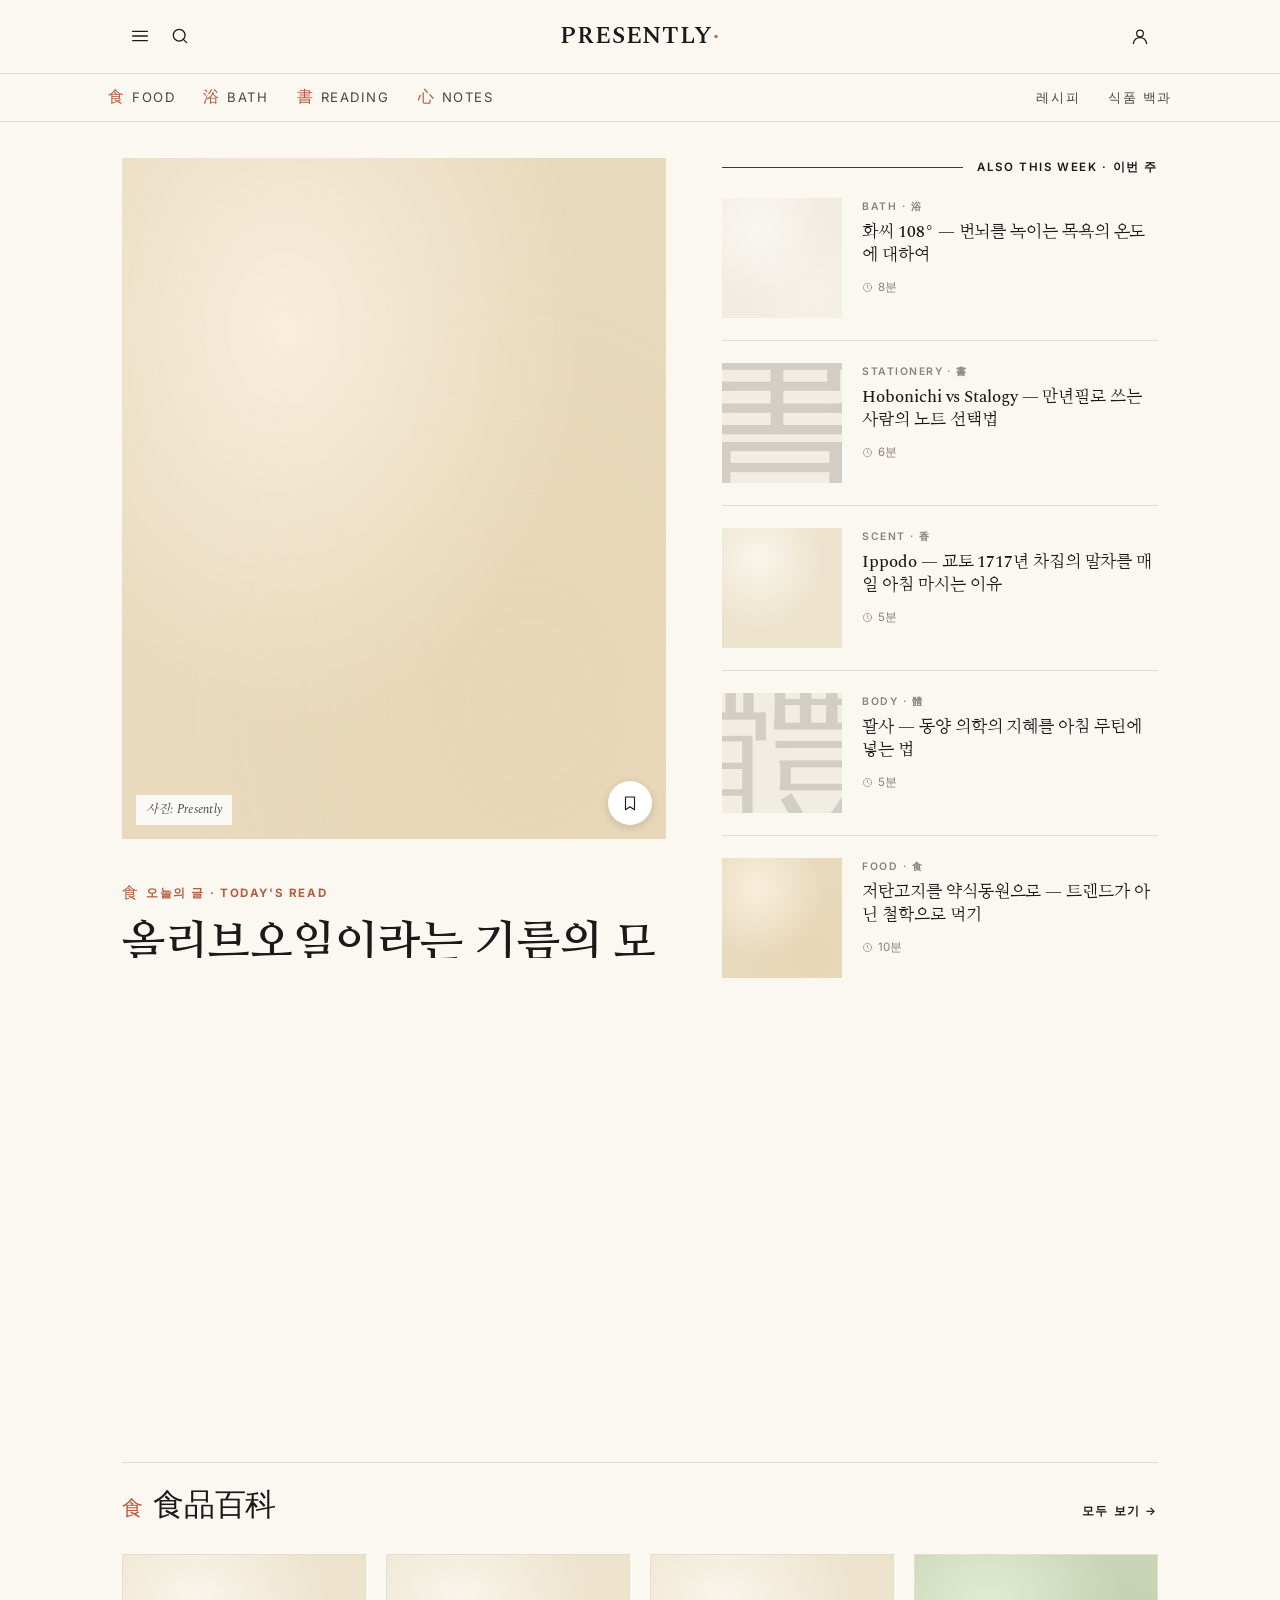
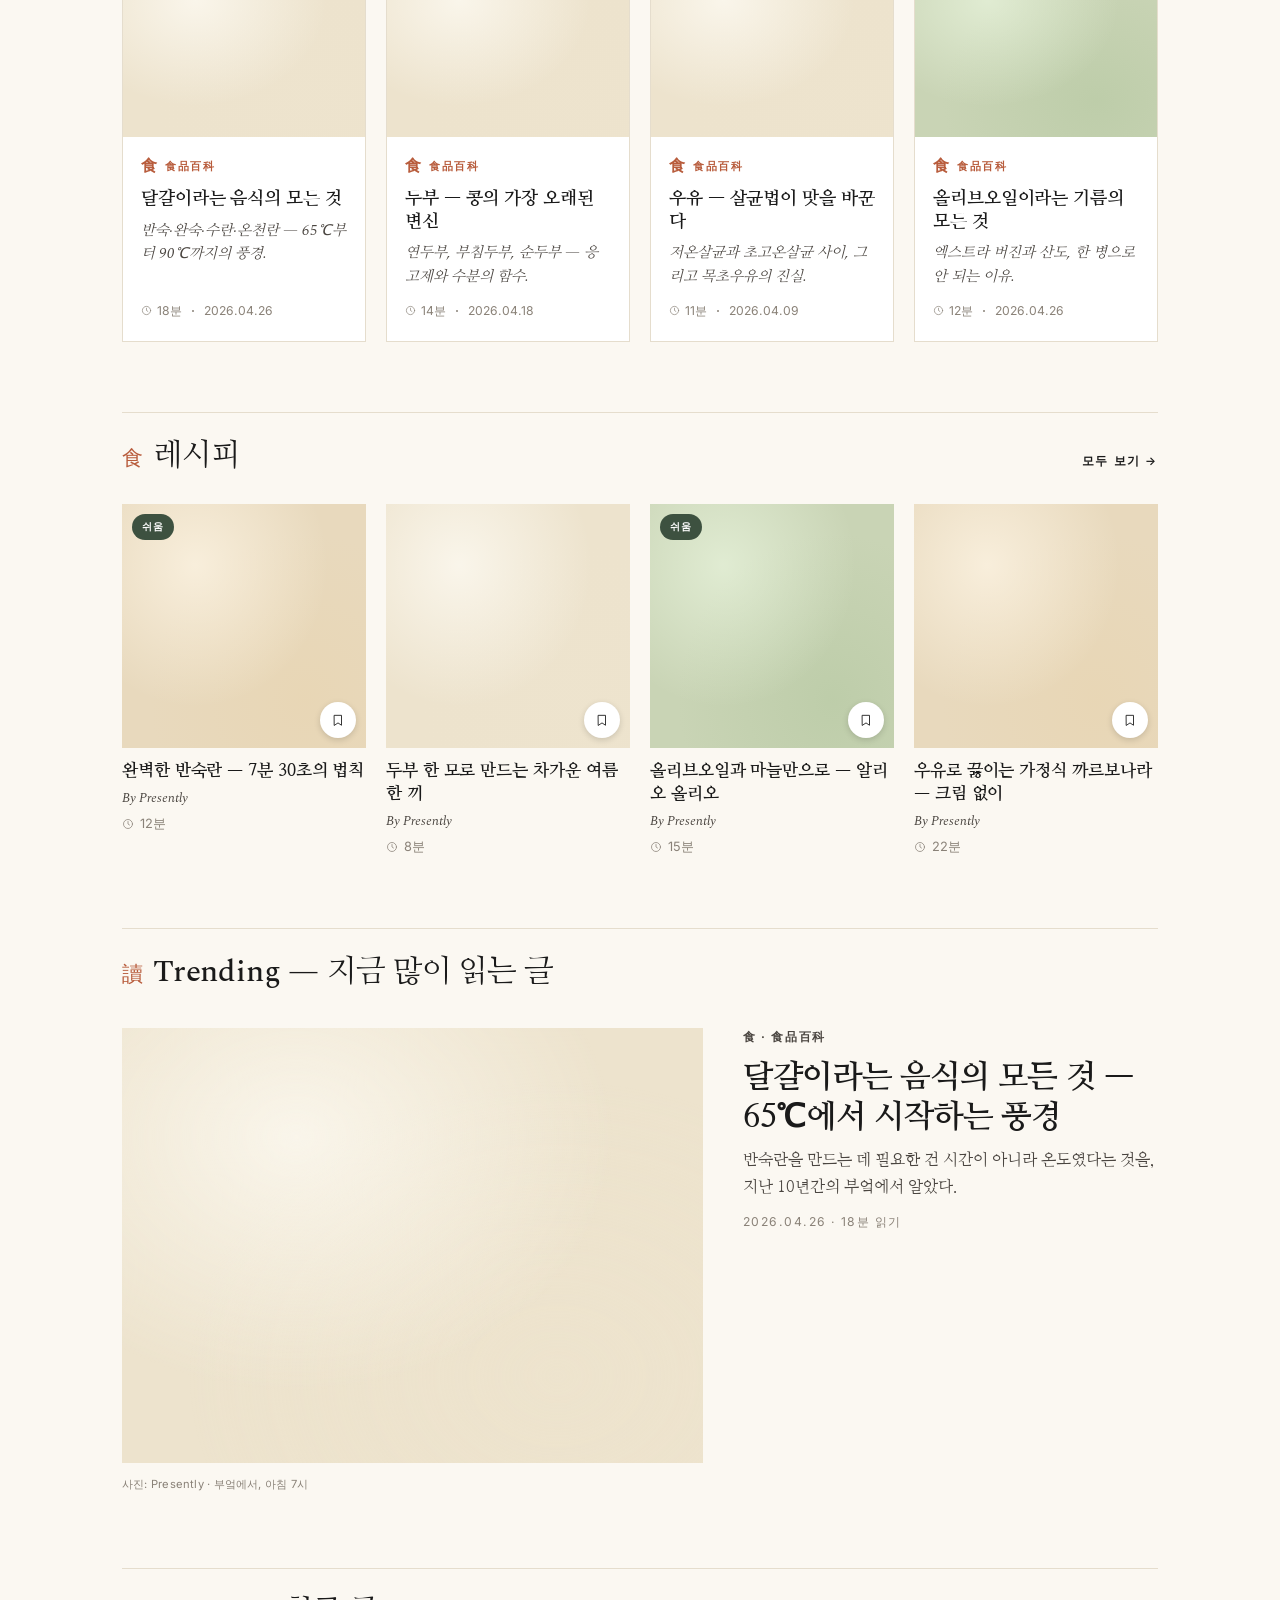
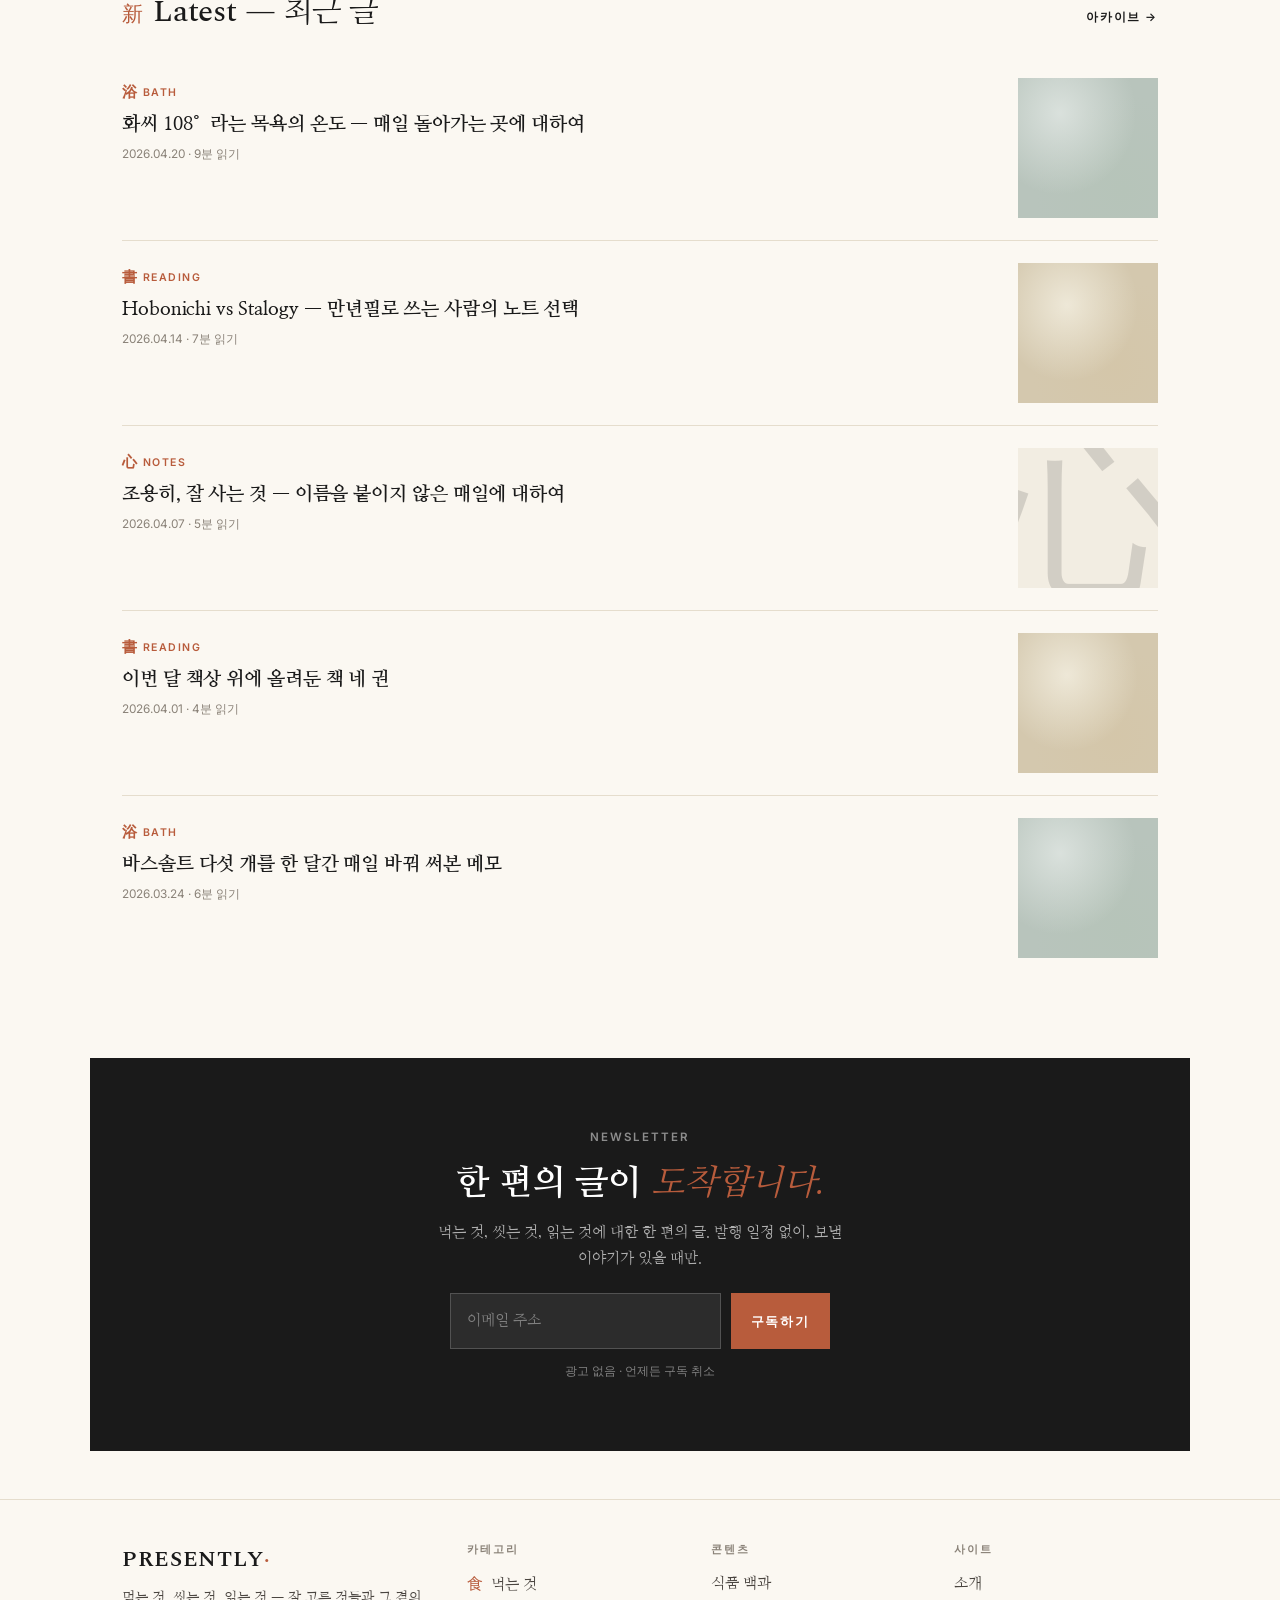
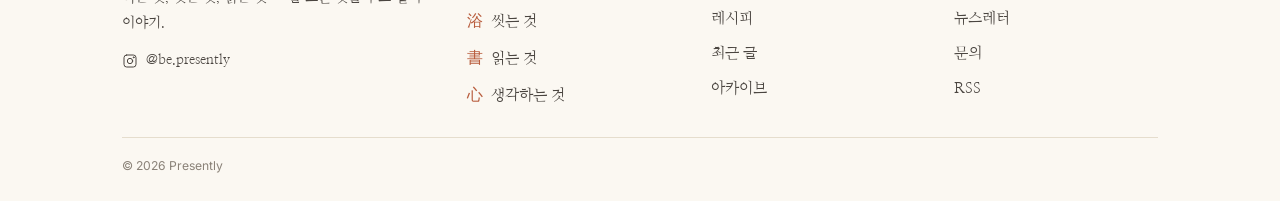
==== index.html @ 1a44938b "update Naver Search Advisor verification meta for www domain Co-Authored-By: Claude Opus 4.7 <norepl" ====
<!DOCTYPE html>
<html lang="ko">
<head>
<meta charset="UTF-8">
<meta name="viewport" content="width=device-width, initial-scale=1.0">
<title>PRESENTLY — 매일 잘 고르는 사람의 기록</title>
<meta name="description" content="먹는 것, 씻는 것, 읽는 것, 생각하는 것. 잘 고른 것들과 그 곁의 이야기.">
<meta name="naver-site-verification" content="4d0fbc745d2db2be39454f6949353608ce3eb78e" />
<meta name="google-site-verification" content="apRrtfJPnSSJp8i33c4mXXJdd98GuNUUkyNuv0tFkWI" />
<link rel="preconnect" href="https://fonts.googleapis.com">
<link rel="preconnect" href="https://fonts.gstatic.com" crossorigin>
<link href="https://fonts.googleapis.com/css2?family=Spectral:ital,wght@0,300;0,400;0,500;0,600;1,400&family=Nanum+Myeongjo:wght@400;700;800&family=Inter:wght@400;500;600&family=Playfair+Display:ital,wght@0,400;0,500;0,600;0,700;1,400&family=Cormorant+Garamond:ital,wght@0,400;0,500;0,600;0,700;1,400&family=DM+Serif+Display:ital,wght@0,400;1,400&display=swap" rel="stylesheet">

<style>
/* =========================================================
   PRESENTLY — Mobile-first food magazine
   Design model: NYT Cooking
   Categories: 食 · 浴 · 書 · 心
   ========================================================= */

* { box-sizing: border-box; margin: 0; padding: 0; }

:root {
  /* Palette — warmer cream + ink + small accent */
  --bg: #FBF8F2;
  --bg-2: #F2EDE2;
  --bg-card: #FFFFFF;
  --ink: #1A1A1A;
  --ink-2: #4A4540;
  --ink-3: #8A8278;
  --line: #E5DDCD;
  --line-2: #F0EADD;
  --accent: #B85C3C;        /* rust — NYT Cooking-inspired single accent */
  --sage: #3D5140;
  --sage-2: #E8EDEA;

  --serif-en: 'Spectral', 'Nanum Myeongjo', Georgia, serif;
  --serif-kr: 'Nanum Myeongjo', 'Spectral', serif;
  --serif-han: 'Nanum Myeongjo', 'Spectral', serif;
  --logo-font: 'Playfair Display', 'Spectral', Georgia, serif;
  --logo-weight: 600;
  --logo-letter: -0.01em;
  --sans: 'Inter', -apple-system, BlinkMacSystemFont, sans-serif;

  --max: 1100px;
  --gutter-mobile: 18px;
  --gutter-desk: 32px;
}

html { scroll-behavior: smooth; }
body {
  font-family: var(--serif-kr);
  font-size: 17px;
  line-height: 1.7;
  color: var(--ink);
  background: var(--bg);
  -webkit-font-smoothing: antialiased;
  overflow-x: hidden;
}
img { max-width: 100%; display: block; }
a { color: inherit; text-decoration: none; }
button { background: none; border: 0; cursor: pointer; font: inherit; color: inherit; }

/* =========================================================
   STICKY HEADER — NYT Cooking style: ☰  🔍   LOGO    👤
   ========================================================= */
.head {
  position: sticky; top: 0; z-index: 100;
  background: var(--bg);
  border-bottom: 1px solid var(--line);
}
.head__inner {
  max-width: var(--max);
  margin: 0 auto;
  padding: 14px var(--gutter-mobile);
  display: grid;
  grid-template-columns: auto auto 1fr auto;
  align-items: center;
  gap: 14px;
}
.head__btn {
  width: 36px; height: 36px;
  display: inline-flex; align-items: center; justify-content: center;
  color: var(--ink);
}
.head__btn svg { width: 20px; height: 20px; }
.head__logo {
  text-align: center;
  font-family: var(--logo-font);
  font-weight: var(--logo-weight);
  letter-spacing: var(--logo-letter);
  font-size: 1.5rem;
  color: var(--ink);
  text-decoration: none;
}
.head__logo .dot { color: var(--accent); }
.head__btn--account { justify-self: end; }

/* Secondary category bar — only on tablet+ */
.head__cats {
  display: none;
  border-top: 1px solid var(--line);
  background: var(--bg);
}
.head__cats-inner {
  max-width: var(--max);
  margin: 0 auto;
  padding: 10px var(--gutter-mobile);
  display: flex; gap: 28px;
  font-family: var(--sans);
  font-size: .82rem;
  letter-spacing: .12em;
  text-transform: uppercase;
  color: var(--ink-2);
  overflow-x: auto;
  -ms-overflow-style: none;
  scrollbar-width: none;
}
.head__cats-inner::-webkit-scrollbar { display: none; }
.head__cats-inner a { white-space: nowrap; display: inline-flex; align-items: center; gap: 8px; }
.head__cats-inner a:hover { color: var(--accent); }
.head__cats-inner .han { font-family: var(--serif-han); color: var(--accent); font-size: 1rem; letter-spacing: 0; text-transform: none; }

@media (min-width: 768px) {
  .head__inner { grid-template-columns: 1fr auto 1fr; padding: 16px var(--gutter-desk); }
  .head__left { display: flex; gap: 4px; }
  .head__btn--account { justify-self: end; }
  .head__cats { display: block; }
}

/* =========================================================
   CONTAINER
   ========================================================= */
.wrap {
  max-width: var(--max);
  margin: 0 auto;
  padding: 0 var(--gutter-mobile);
}
@media (min-width: 768px) {
  .wrap { padding: 0 var(--gutter-desk); }
}

/* =========================================================
   SECTION HEADER — "Latest Stories  |  SEE ALL"
   ========================================================= */
.sect {
  padding-block: 28px 8px;
}
.sect-head {
  display: flex; justify-content: space-between; align-items: baseline;
  border-top: 1px solid var(--line);
  padding-top: 16px;
  margin-bottom: 18px;
}
.sect-head__t {
  font-family: var(--serif-en);
  font-size: 1.55rem;
  font-weight: 500;
  letter-spacing: -.005em;
  color: var(--ink);
  display: flex; align-items: baseline; gap: 10px;
}
.sect-head__t .han {
  font-family: var(--serif-han);
  color: var(--accent);
  font-size: 1.3rem;
  font-weight: 400;
}
.sect-head__more {
  font-family: var(--sans);
  font-size: .72rem;
  letter-spacing: .14em;
  text-transform: uppercase;
  font-weight: 600;
  color: var(--ink);
  white-space: nowrap;
}
.sect-head__more:hover { color: var(--accent); }

@media (min-width: 768px) {
  .sect { padding-block: 44px 8px; }
  .sect-head__t { font-size: 1.95rem; }
}

/* =========================================================
   HERO — TODAY'S READ (NYT Cooking "Recipe of the Day")
   ========================================================= */
.hero {
  padding-top: 22px;
}
.hero__media {
  position: relative;
  aspect-ratio: 1/1;
  background: var(--bg-2);
  overflow: hidden;
}
.hero__bookmark {
  position: absolute; right: 14px; bottom: 14px;
  width: 44px; height: 44px;
  background: #fff;
  border-radius: 50%;
  display: flex; align-items: center; justify-content: center;
  box-shadow: 0 2px 8px rgba(0,0,0,.15);
  color: var(--ink);
}
.hero__bookmark:hover { color: var(--accent); }
.hero__bookmark svg { width: 18px; height: 18px; }
.hero__body { padding: 18px 0 8px; }
.hero__eyebrow {
  font-family: var(--sans);
  font-size: .72rem;
  font-weight: 700;
  letter-spacing: .14em;
  text-transform: uppercase;
  color: var(--accent);
  margin-bottom: 10px;
  display: inline-flex; align-items: center; gap: 8px;
}
.hero__eyebrow .han { font-family: var(--serif-han); font-weight: 500; font-size: 1rem; letter-spacing: 0; text-transform: none; }
.hero__title {
  font-family: var(--serif-kr);
  font-size: clamp(1.7rem, 6vw, 2.6rem);
  font-weight: 700;
  line-height: 1.2;
  letter-spacing: -.01em;
  color: var(--ink);
  margin-bottom: 12px;
}
.hero__by {
  font-family: var(--serif-en);
  font-style: italic;
  font-size: .95rem;
  color: var(--ink);
  margin-bottom: 12px;
}
.hero__by u { text-decoration-thickness: 1px; text-underline-offset: 3px; }
.hero__sum {
  font-size: 1rem;
  line-height: 1.7;
  color: var(--ink-2);
  margin-bottom: 14px;
  max-width: 32em;
}
.hero__meta {
  font-family: var(--sans);
  font-size: .82rem;
  color: var(--ink-2);
  display: flex; align-items: center; gap: 14px;
}
.hero__meta .dot { width: 3px; height: 3px; background: var(--ink-3); border-radius: 50%; display: inline-block; }

@media (min-width: 768px) {
  .hero { padding-top: 36px; }
  .hero__inner {
    display: grid;
    grid-template-columns: 1.1fr 1fr;
    gap: 40px;
    align-items: center;
  }
  .hero__media { aspect-ratio: 4/5; }
  .hero__title { font-size: 2.8rem; }
}

/* Default classic mode: hide sidebar */
.hero[data-hero-mode="classic"] .hero__side { display: none; }
.hero[data-hero-mode="classic"] .hero__main { display: contents; }

/* Monocle mode: sticky main + scrolling sidebar */
.hero[data-hero-mode="monocle"] .hero__inner {
  display: block;
}
.hero[data-hero-mode="monocle"] .hero__main { display: block; }
.hero[data-hero-mode="monocle"] .hero__side { display: block; margin-top: 40px; }

@media (min-width: 768px) {
  .hero[data-hero-mode="monocle"] .hero__inner {
    display: grid;
    grid-template-columns: 1.25fr 1fr;
    gap: 56px;
    align-items: start;
  }
  .hero[data-hero-mode="monocle"] .hero__main {
    position: sticky;
    position: -webkit-sticky;
    top: 80px;
    align-self: start;
    display: block;
    max-height: calc(100vh - 100px);
    overflow-y: auto;
    scrollbar-width: none;
  }
  .hero[data-hero-mode="monocle"] .hero__main::-webkit-scrollbar { display: none; }
  .hero[data-hero-mode="monocle"] .hero__main .hero__media { aspect-ratio: 4/5; }
  .hero[data-hero-mode="monocle"] .hero__main .hero__body { margin-top: 1.4rem; }
  .hero[data-hero-mode="monocle"] .hero__side { margin-top: 0; min-height: 140vh; }
}

.hero__side-head {
  display: flex; align-items: center; gap: 14px;
  margin-bottom: 20px;
}
.hero__side-rule {
  flex: 1; height: 1px; background: var(--ink); opacity: .85;
}
.hero__side-label {
  font-family: var(--sans);
  font-size: .72rem; letter-spacing: .14em; text-transform: uppercase;
  color: var(--ink); font-weight: 600;
}

.side-card {
  display: grid;
  grid-template-columns: 96px 1fr;
  gap: 16px;
  padding: 18px 0;
  align-items: start;
}
.side-card + .side-card { border-top: 1px solid var(--line); }
.side-card:first-of-type { padding-top: 0; }
.side-card__media {
  aspect-ratio: 1/1;
  position: relative;
  overflow: hidden;
}
.side-card__media .ph { position: absolute; inset: 0; }
.side-card__eyebrow {
  font-family: var(--sans);
  font-size: .65rem; letter-spacing: .14em; text-transform: uppercase;
  color: var(--ink-3); font-weight: 600;
  display: block; margin-bottom: 6px;
}
.side-card__title {
  font-family: var(--serif-en), var(--serif-kr);
  font-size: 1rem; line-height: 1.3; font-weight: 500;
  color: var(--ink);
  margin: 0 0 8px;
  letter-spacing: -.005em;
}
.side-card__meta {
  font-family: var(--sans);
  font-size: .72rem; color: var(--ink-3);
  display: inline-flex; align-items: center; gap: 5px;
}
@media (min-width: 980px) {
  .side-card { grid-template-columns: 120px 1fr; gap: 20px; padding: 22px 0; }
  .side-card__title { font-size: 1.08rem; }
}

/* =========================================================
   HORIZONTAL SCROLL — recipes, encyclopedia
   ========================================================= */
.hscroll {
  display: flex;
  gap: 14px;
  overflow-x: auto;
  -webkit-overflow-scrolling: touch;
  scroll-snap-type: x mandatory;
  -ms-overflow-style: none;
  scrollbar-width: none;
  padding: 4px 0 18px;
}
.hscroll::-webkit-scrollbar { display: none; }

.hscroll-bar {
  display: none;
  height: 2px;
  background: var(--line);
  position: relative;
  margin: 0 0 32px 0;
  border-radius: 2px;
}
.hscroll-bar__track {
  position: absolute;
  top: 0; left: 0;
  height: 100%;
  background: var(--ink);
  border-radius: 2px;
  width: 25%;
  transition: left .15s ease;
}

@media (min-width: 768px) {
  .hscroll { gap: 20px; }
}

/* =========================================================
   ENCYCLOPEDIA CARD — 食品百科 (deep, illustrated)
   distinguished by: warm bg, italic eyebrow, serif heading
   ========================================================= */
.enc-card {
  flex: 0 0 78%;
  scroll-snap-align: start;
  display: flex; flex-direction: column;
  background: var(--bg-card);
  border: 1px solid var(--line);
  overflow: hidden;
  position: relative;
}
.enc-card__media {
  aspect-ratio: 4/3;
  background: var(--bg-2);
  position: relative;
  overflow: hidden;
}
.enc-card__body {
  padding: 16px 18px 20px;
  display: flex; flex-direction: column;
  flex: 1;
}
.enc-card__eyebrow {
  font-family: var(--sans);
  font-size: .68rem; font-weight: 600;
  letter-spacing: .14em; text-transform: uppercase;
  color: var(--accent);
  margin-bottom: 8px;
  display: inline-flex; align-items: center; gap: 8px;
}
.enc-card__eyebrow .han { font-family: var(--serif-han); font-size: 1rem; letter-spacing: 0; text-transform: none; }
.enc-card__title {
  font-family: var(--serif-kr);
  font-size: 1.18rem;
  font-weight: 700;
  line-height: 1.3;
  letter-spacing: -.005em;
  color: var(--ink);
  margin-bottom: 8px;
}
.enc-card__sum {
  font-family: var(--serif-en);
  font-style: italic;
  font-size: .92rem;
  line-height: 1.6;
  color: var(--ink-2);
  margin-bottom: 12px;
  display: -webkit-box;
  -webkit-line-clamp: 2; -webkit-box-orient: vertical; overflow: hidden;
}
.enc-card__meta {
  margin-top: auto;
  font-family: var(--sans);
  font-size: .76rem;
  color: var(--ink-3);
  display: flex; gap: 10px;
}
.enc-card__meta .dot { width: 2px; height: 2px; background: var(--ink-3); border-radius: 50%; align-self: center; }

@media (min-width: 768px) {
  .enc-card { flex: 0 0 calc((100% - 60px) / 4); }
  .enc-card__title { font-size: 1.1rem; }
}

/* =========================================================
   RECIPE CARD — 레시피 (NYT-style, square photo + tight meta)
   ========================================================= */
.recipe-card {
  flex: 0 0 65%;
  scroll-snap-align: start;
  display: flex; flex-direction: column;
}
.recipe-card__media {
  aspect-ratio: 1/1;
  background: var(--bg-2);
  position: relative;
  overflow: hidden;
  margin-bottom: 12px;
}
.recipe-card__bookmark {
  position: absolute; right: 10px; bottom: 10px;
  width: 36px; height: 36px;
  background: #fff;
  border-radius: 50%;
  display: flex; align-items: center; justify-content: center;
  box-shadow: 0 2px 6px rgba(0,0,0,.15);
}
.recipe-card__bookmark svg { width: 14px; height: 14px; }
.recipe-card__easy {
  position: absolute; left: 10px; top: 10px;
  background: var(--sage);
  color: #fff;
  font-family: var(--sans);
  font-size: .65rem; font-weight: 700;
  letter-spacing: .1em;
  padding: 4px 10px;
  border-radius: 99px;
  text-transform: uppercase;
}
.recipe-card__title {
  font-family: var(--serif-kr);
  font-size: 1.05rem;
  font-weight: 700;
  line-height: 1.35;
  letter-spacing: -.005em;
  color: var(--ink);
  margin-bottom: 4px;
}
.recipe-card__by {
  font-family: var(--serif-en);
  font-style: italic;
  font-size: .82rem;
  color: var(--ink-2);
  margin-bottom: 4px;
}
.recipe-card__time {
  font-family: var(--sans);
  font-size: .8rem;
  color: var(--ink-3);
  display: inline-flex; align-items: center; gap: 6px;
}
.recipe-card__time svg { width: 12px; height: 12px; }

@media (min-width: 768px) {
  .recipe-card { flex: 0 0 calc((100% - 60px) / 4); }
}

/* =========================================================
   LIST SECTION — text + small thumbnail (浴・書・心 articles)
   NYT Cooking style: alternating with horizontal rules
   ========================================================= */
.list-row {
  display: grid;
  grid-template-columns: 1fr 92px;
  gap: 16px;
  padding: 16px 0;
  border-bottom: 1px solid var(--line);
  align-items: start;
}
.list-row:first-child { padding-top: 0; }
.list-row:last-child { border-bottom: 0; }
.list-row__thumb {
  aspect-ratio: 1/1;
  background: var(--bg-2);
  position: relative;
  overflow: hidden;
}
.list-row__eyebrow {
  font-family: var(--sans);
  font-size: .66rem; font-weight: 600;
  letter-spacing: .14em; text-transform: uppercase;
  color: var(--accent);
  margin-bottom: 6px;
  display: inline-flex; align-items: center; gap: 6px;
}
.list-row__eyebrow .han { font-family: var(--serif-han); font-size: .95rem; letter-spacing: 0; text-transform: none; }
.list-row__title {
  font-family: var(--serif-kr);
  font-size: 1.05rem;
  font-weight: 700;
  line-height: 1.35;
  letter-spacing: -.005em;
  color: var(--ink);
  margin-bottom: 6px;
}
.list-row__date {
  font-family: var(--sans);
  font-size: .74rem;
  color: var(--ink-3);
}
@media (min-width: 768px) {
  .list-row { grid-template-columns: 1fr 140px; gap: 24px; padding: 22px 0; }
  .list-row__title { font-size: 1.2rem; }
}

/* =========================================================
   TRENDING — large hero-style card with caption + small list
   NYT Cooking pattern
   ========================================================= */
.trending {
  padding: 12px 0 8px;
}
.trending__media {
  aspect-ratio: 4/3;
  background: var(--bg-2);
  position: relative;
  overflow: hidden;
  margin-bottom: 12px;
}
.trending__caption {
  font-family: var(--sans);
  font-size: .7rem;
  color: var(--ink-3);
  letter-spacing: .02em;
  margin-bottom: 14px;
}
.trending__eyebrow {
  font-family: var(--sans);
  font-size: .72rem; font-weight: 700;
  letter-spacing: .14em; text-transform: uppercase;
  color: var(--ink-2);
  margin-bottom: 10px;
}
.trending__title {
  font-family: var(--serif-kr);
  font-size: clamp(1.5rem, 4.5vw, 2rem);
  font-weight: 700;
  line-height: 1.25;
  letter-spacing: -.01em;
  color: var(--ink);
  margin-bottom: 10px;
}
.trending__sum {
  font-size: 1rem;
  line-height: 1.65;
  color: var(--ink-2);
  margin-bottom: 12px;
}
.trending__date {
  font-family: var(--sans);
  font-size: .76rem;
  color: var(--ink-3);
  letter-spacing: .12em;
  text-transform: uppercase;
}
@media (min-width: 768px) {
  .trending__inner {
    display: grid;
    grid-template-columns: 1.4fr 1fr;
    gap: 40px;
    align-items: start;
  }
}

/* =========================================================
   PLACEHOLDERS — photo gradient + han glyph fallback
   ========================================================= */
.ph {
  position: absolute; inset: 0;
}
.ph--photo {
  background:
    radial-gradient(ellipse at 30% 25%, rgba(255,255,255,.55), transparent 55%),
    radial-gradient(ellipse at 75% 80%, rgba(255,255,255,.25), transparent 50%),
    var(--bg-2);
}
.ph--photo[data-tone="warm"] { background: radial-gradient(ellipse at 30% 25%, rgba(255,247,232,.7), transparent 55%), radial-gradient(ellipse at 75% 80%, rgba(232,210,170,.4), transparent 60%), #E8D9BD; }
.ph--photo[data-tone="green"] { background: radial-gradient(ellipse at 30% 25%, rgba(243,255,234,.55), transparent 55%), radial-gradient(ellipse at 75% 80%, rgba(178,198,158,.5), transparent 60%), #C9D4B5; }
.ph--photo[data-tone="cream"] { background: radial-gradient(ellipse at 30% 25%, rgba(255,253,247,.7), transparent 55%), radial-gradient(ellipse at 75% 80%, rgba(238,228,206,.4), transparent 60%), #EDE3CD; }
.ph--photo[data-tone="bath"] { background: radial-gradient(ellipse at 30% 25%, rgba(232,237,234,.7), transparent 55%), radial-gradient(ellipse at 75% 80%, rgba(180,196,182,.5), transparent 60%), #B8C4BC; }
.ph--photo[data-tone="paper"] { background: radial-gradient(ellipse at 35% 30%, rgba(255,253,243,.6), transparent 55%), radial-gradient(ellipse at 70% 75%, rgba(212,196,164,.45), transparent 60%), #D4C8AE; }

.ph--han {
  display: flex; align-items: center; justify-content: center;
  background: var(--bg-2);
  color: var(--ink);
}
.ph--han .han {
  font-family: var(--serif-han);
  font-weight: 400;
  opacity: .14;
  font-size: clamp(5rem, 22vw, 12rem);
  line-height: 1;
}
.ph__caption {
  position: absolute; left: 14px; bottom: 14px;
  font-family: var(--serif-en); font-style: italic;
  font-size: .78rem;
  color: var(--ink-2);
  background: rgba(255,255,255,.85);
  padding: 4px 10px;
  letter-spacing: .02em;
}

/* =========================================================
   NEWSLETTER CTA
   ========================================================= */
.signup {
  margin: 50px calc(-1 * var(--gutter-mobile)) 0;
  padding: 48px var(--gutter-mobile);
  background: var(--ink);
  color: rgba(255,255,255,.88);
  text-align: center;
}
.signup__eyebrow {
  font-family: var(--sans);
  font-size: .72rem; font-weight: 600;
  letter-spacing: .18em; text-transform: uppercase;
  color: rgba(255,255,255,.5);
  margin-bottom: 14px;
}
.signup__title {
  font-family: var(--serif-kr);
  font-size: clamp(1.6rem, 5vw, 2.2rem);
  font-weight: 700;
  line-height: 1.25;
  color: #fff;
  margin-bottom: 14px;
}
.signup__title em { font-family: var(--serif-en); font-style: italic; color: var(--accent); font-weight: 400; }
.signup__sub {
  font-size: .94rem;
  line-height: 1.7;
  color: rgba(255,255,255,.65);
  max-width: 28em;
  margin: 0 auto 22px;
}
.signup__form {
  display: flex; flex-direction: column;
  gap: 10px;
  max-width: 380px;
  margin: 0 auto;
}
.signup__form input {
  padding: 14px 16px;
  background: rgba(255,255,255,.08);
  border: 1px solid rgba(255,255,255,.18);
  color: #fff;
  font: inherit; font-size: .95rem;
}
.signup__form input::placeholder { color: rgba(255,255,255,.4); }
.signup__form input:focus { outline: 1px solid var(--accent); border-color: var(--accent); }
.signup__form button {
  background: var(--accent);
  color: #fff;
  padding: 14px 20px;
  font-family: var(--sans);
  font-size: .82rem; font-weight: 600;
  letter-spacing: .14em; text-transform: uppercase;
}
.signup__form button:hover { background: #9a4830; }
.signup__note {
  font-family: var(--sans);
  font-size: .74rem;
  color: rgba(255,255,255,.45);
  margin-top: 12px;
}
@media (min-width: 768px) {
  .signup { margin: 70px calc(-1 * var(--gutter-desk)) 0; padding: 70px var(--gutter-desk); }
  .signup__form { flex-direction: row; }
  .signup__form input { flex: 1; }
}

/* =========================================================
   FOOTER
   ========================================================= */
.foot {
  padding: 40px 0 24px;
  background: var(--bg);
  border-top: 1px solid var(--line);
  margin-top: 48px;
}
.foot__top {
  display: flex; flex-direction: column;
  gap: 32px;
  margin-bottom: 28px;
}
.foot__brand-name {
  font-family: var(--logo-font);
  font-size: 1.4rem; font-weight: var(--logo-weight);
  letter-spacing: var(--logo-letter);
  margin-bottom: 8px;
}
.foot__brand-name .dot { color: var(--accent); }
.foot__brand-tag {
  font-size: .9rem; line-height: 1.7;
  color: var(--ink-2);
  margin-bottom: 14px;
  max-width: 28em;
}
.foot__heading {
  font-family: var(--sans);
  font-size: .68rem; font-weight: 600;
  letter-spacing: .18em; text-transform: uppercase;
  color: var(--ink-3);
  margin-bottom: 12px;
}
.foot__links { display: flex; flex-direction: column; gap: 10px; }
.foot__links a {
  font-size: .92rem;
  color: var(--ink-2);
  display: inline-flex; align-items: center; gap: 8px;
}
.foot__links a:hover { color: var(--accent); }
.foot__links .han { font-family: var(--serif-han); color: var(--accent); font-size: 1rem; }
.foot__bottom {
  padding-top: 18px;
  border-top: 1px solid var(--line);
  display: flex; justify-content: space-between; flex-wrap: wrap;
  gap: 12px;
  font-family: var(--sans);
  font-size: .76rem;
  color: var(--ink-3);
}
@media (min-width: 768px) {
  .foot__top { display: grid; grid-template-columns: 1.5fr 1fr 1fr 1fr; gap: 40px; }
}

/* =========================================================
   ICONS
   ========================================================= */
.icon { width: 16px; height: 16px; fill: none; stroke: currentColor; stroke-width: 1.5; stroke-linecap: round; stroke-linejoin: round; }

/* Logo font tweak overrides */
body[data-logo-font="playfair"]  { --logo-font: 'Playfair Display', 'Spectral', Georgia, serif; --logo-weight: 600; --logo-letter: -0.01em; }
body[data-logo-font="cormorant"] { --logo-font: 'Cormorant Garamond', 'Spectral', Georgia, serif; --logo-weight: 600; --logo-letter: 0.01em; }
body[data-logo-font="dmserif"]   { --logo-font: 'DM Serif Display', 'Spectral', Georgia, serif; --logo-weight: 400; --logo-letter: -0.005em; }
body[data-logo-font="spectral"]  { --logo-font: 'Spectral', 'Nanum Myeongjo', Georgia, serif; --logo-weight: 600; --logo-letter: 0.04em; }

</style>
</head>
<body data-theme="cooking">

<!-- ICON SPRITE -->
<svg width="0" height="0" style="position:absolute" aria-hidden="true">
  <defs>
    <symbol id="i-menu" viewBox="0 0 24 24"><line x1="4" y1="7" x2="20" y2="7"/><line x1="4" y1="12" x2="20" y2="12"/><line x1="4" y1="17" x2="20" y2="17"/></symbol>
    <symbol id="i-search" viewBox="0 0 24 24"><circle cx="11" cy="11" r="7"/><line x1="20" y1="20" x2="16" y2="16"/></symbol>
    <symbol id="i-account" viewBox="0 0 24 24"><circle cx="12" cy="9" r="4"/><path d="M4 21c1-4.5 4.5-7 8-7s7 2.5 8 7"/></symbol>
    <symbol id="i-bookmark" viewBox="0 0 24 24"><path d="M6 4h12v17l-6-4-6 4z"/></symbol>
    <symbol id="i-clock" viewBox="0 0 24 24"><circle cx="12" cy="12" r="9"/><polyline points="12 7 12 12 15 14"/></symbol>
    <symbol id="i-arrow-right" viewBox="0 0 24 24"><line x1="4" y1="12" x2="20" y2="12"/><polyline points="14 6 20 12 14 18"/></symbol>
    <symbol id="i-instagram" viewBox="0 0 24 24"><rect x="3" y="3" width="18" height="18" rx="4"/><circle cx="12" cy="12" r="4"/><circle cx="17.5" cy="6.5" r=".7"/></symbol>
  </defs>
</svg>

<!-- =========================================================
     STICKY HEADER
     ========================================================= -->
<header class="head">
  <div class="head__inner">
    <div class="head__left" style="display:flex;gap:4px">
      <button class="head__btn" aria-label="메뉴"><svg class="icon" style="width:22px;height:22px"><use href="#i-menu"/></svg></button>
      <button class="head__btn" aria-label="검색"><svg class="icon" style="width:20px;height:20px"><use href="#i-search"/></svg></button>
    </div>
    <a href="/" class="head__logo">PRESENTLY<span class="dot">·</span></a>
    <button class="head__btn head__btn--account" aria-label="계정"><svg class="icon" style="width:20px;height:20px"><use href="#i-account"/></svg></button>
  </div>
  <div class="head__cats">
    <div class="head__cats-inner">
      <a href="#"><span class="han">食</span> Food</a>
      <a href="#"><span class="han">浴</span> Bath</a>
      <a href="#"><span class="han">書</span> Reading</a>
      <a href="#"><span class="han">心</span> Notes</a>
      <a href="#" style="margin-left:auto">레시피</a>
      <a href="#">식품 백과</a>
    </div>
  </div>
</header>

<main>

  <!-- =========================================================
       HERO — TODAY'S READ
       ========================================================= -->
  <section class="hero wrap" data-hero-mode="classic">
    <div class="hero__inner">
      <!-- LEFT: sticky main read -->
      <div class="hero__main">
        <div class="hero__media">
          <div class="ph ph--photo" data-tone="warm"></div>
          <div class="ph__caption">사진: Presently</div>
          <button class="hero__bookmark" aria-label="저장"><svg class="icon"><use href="#i-bookmark"/></svg></button>
        </div>
        <div class="hero__body">
          <span class="hero__eyebrow">
            <span class="han">食</span> 오늘의 글 · TODAY'S READ
          </span>
          <h1 class="hero__title">올리브오일이라는 기름의 모든 것 — 압착, 산도, 그리고 진짜 좋은 것 고르는 법</h1>
          <p class="hero__by">글 · <u>Presently</u></p>
          <p class="hero__sum">엑스트라 버진과 그냥 버진의 차이, 산도 0.3과 0.8이 입에 들어왔을 때 어떻게 다른지, 부엌에 두고 매일 쓰는 것과 보존해두고 가끔 쓰는 것 — 한 병으로 다 안 되는 이유.</p>
          <div class="hero__meta">
            <span style="display:inline-flex;align-items:center;gap:6px"><svg class="icon" style="width:13px;height:13px"><use href="#i-clock"/></svg> 12분 읽기</span>
            <span class="dot"></span>
            <span>2026.04.26</span>
            <span class="dot"></span>
            <span style="color:var(--accent);font-weight:600;letter-spacing:.1em;text-transform:uppercase;font-size:.74rem">食品百科</span>
          </div>
        </div>
      </div>

      <!-- RIGHT: scrolling sidebar (only visible in monocle mode) -->
      <aside class="hero__side" aria-label="이주 다른 읽을 거리">
        <div class="hero__side-head">
          <span class="hero__side-rule"></span>
          <span class="hero__side-label">ALSO THIS WEEK · 이번 주</span>
        </div>

        <a class="side-card" href="#">
          <div class="side-card__media"><div class="ph ph--photo" data-tone="cool"></div></div>
          <div class="side-card__body">
            <span class="side-card__eyebrow">BATH · 浴</span>
            <h3 class="side-card__title">화씨 108° — 번뇌를 녹이는 목욕의 온도에 대하여</h3>
            <span class="side-card__meta"><svg class="icon" style="width:11px;height:11px"><use href="#i-clock"/></svg> 8분</span>
          </div>
        </a>

        <a class="side-card" href="#">
          <div class="side-card__media"><div class="ph ph--han"><div class="han">書</div></div></div>
          <div class="side-card__body">
            <span class="side-card__eyebrow">STATIONERY · 書</span>
            <h3 class="side-card__title">Hobonichi vs Stalogy — 만년필로 쓰는 사람의 노트 선택법</h3>
            <span class="side-card__meta"><svg class="icon" style="width:11px;height:11px"><use href="#i-clock"/></svg> 6분</span>
          </div>
        </a>

        <a class="side-card" href="#">
          <div class="side-card__media"><div class="ph ph--photo" data-tone="cream"></div></div>
          <div class="side-card__body">
            <span class="side-card__eyebrow">SCENT · 香</span>
            <h3 class="side-card__title">Ippodo — 교토 1717년 차집의 말차를 매일 아침 마시는 이유</h3>
            <span class="side-card__meta"><svg class="icon" style="width:11px;height:11px"><use href="#i-clock"/></svg> 5분</span>
          </div>
        </a>

        <a class="side-card" href="#">
          <div class="side-card__media"><div class="ph ph--han"><div class="han">體</div></div></div>
          <div class="side-card__body">
            <span class="side-card__eyebrow">BODY · 體</span>
            <h3 class="side-card__title">괄사 — 동양 의학의 지혜를 아침 루틴에 넣는 법</h3>
            <span class="side-card__meta"><svg class="icon" style="width:11px;height:11px"><use href="#i-clock"/></svg> 5분</span>
          </div>
        </a>

        <a class="side-card" href="#">
          <div class="side-card__media"><div class="ph ph--photo" data-tone="warm"></div></div>
          <div class="side-card__body">
            <span class="side-card__eyebrow">FOOD · 食</span>
            <h3 class="side-card__title">저탄고지를 약식동원으로 — 트렌드가 아닌 철학으로 먹기</h3>
            <span class="side-card__meta"><svg class="icon" style="width:11px;height:11px"><use href="#i-clock"/></svg> 10분</span>
          </div>
        </a>
      </aside>
    </div>
  </section>

  <!-- =========================================================
       SECTION — 食品百科 ENCYCLOPEDIA (horizontal scroll)
       ========================================================= -->
  <section class="sect wrap" aria-label="식품 백과">
    <div class="sect-head">
      <h2 class="sect-head__t"><span class="han">食</span> 食品百科</h2>
      <a class="sect-head__more" href="#">모두 보기 →</a>
    </div>

    <div class="hscroll" data-hscroll>
      <!-- ENC: 달걀 -->
      <a class="enc-card" href="#">
        <div class="enc-card__media">
          <div class="ph ph--photo" data-tone="cream"></div>
        </div>
        <div class="enc-card__body">
          <span class="enc-card__eyebrow"><span class="han">食</span> 食品百科</span>
          <h3 class="enc-card__title">달걀이라는 음식의 모든 것</h3>
          <p class="enc-card__sum">반숙·완숙·수란·온천란 — 65℃부터 90℃까지의 풍경.</p>
          <span class="enc-card__meta">
            <span style="display:inline-flex;align-items:center;gap:5px"><svg class="icon" style="width:11px;height:11px"><use href="#i-clock"/></svg> 18분</span>
            <span class="dot"></span>
            <span>2026.04.26</span>
          </span>
        </div>
      </a>

      <!-- ENC: 두부 -->
      <a class="enc-card" href="#">
        <div class="enc-card__media">
          <div class="ph ph--photo" data-tone="cream"></div>
        </div>
        <div class="enc-card__body">
          <span class="enc-card__eyebrow"><span class="han">食</span> 食品百科</span>
          <h3 class="enc-card__title">두부 — 콩의 가장 오래된 변신</h3>
          <p class="enc-card__sum">연두부, 부침두부, 순두부 — 응고제와 수분의 함수.</p>
          <span class="enc-card__meta">
            <span style="display:inline-flex;align-items:center;gap:5px"><svg class="icon" style="width:11px;height:11px"><use href="#i-clock"/></svg> 14분</span>
            <span class="dot"></span>
            <span>2026.04.18</span>
          </span>
        </div>
      </a>

      <!-- ENC: 우유 -->
      <a class="enc-card" href="#">
        <div class="enc-card__media">
          <div class="ph ph--photo" data-tone="cream"></div>
        </div>
        <div class="enc-card__body">
          <span class="enc-card__eyebrow"><span class="han">食</span> 食品百科</span>
          <h3 class="enc-card__title">우유 — 살균법이 맛을 바꾼다</h3>
          <p class="enc-card__sum">저온살균과 초고온살균 사이, 그리고 목초우유의 진실.</p>
          <span class="enc-card__meta">
            <span style="display:inline-flex;align-items:center;gap:5px"><svg class="icon" style="width:11px;height:11px"><use href="#i-clock"/></svg> 11분</span>
            <span class="dot"></span>
            <span>2026.04.09</span>
          </span>
        </div>
      </a>

      <!-- ENC: 올리브오일 -->
      <a class="enc-card" href="#">
        <div class="enc-card__media">
          <div class="ph ph--photo" data-tone="green"></div>
        </div>
        <div class="enc-card__body">
          <span class="enc-card__eyebrow"><span class="han">食</span> 食品百科</span>
          <h3 class="enc-card__title">올리브오일이라는 기름의 모든 것</h3>
          <p class="enc-card__sum">엑스트라 버진과 산도, 한 병으로 안 되는 이유.</p>
          <span class="enc-card__meta">
            <span style="display:inline-flex;align-items:center;gap:5px"><svg class="icon" style="width:11px;height:11px"><use href="#i-clock"/></svg> 12분</span>
            <span class="dot"></span>
            <span>2026.04.26</span>
          </span>
        </div>
      </a>

      <!-- ENC: 다음 — placeholder -->
      <a class="enc-card" href="#" style="opacity:.55">
        <div class="enc-card__media">
          <div class="ph ph--han"><span class="han">米</span></div>
        </div>
        <div class="enc-card__body">
          <span class="enc-card__eyebrow"><span class="han">食</span> 食品百科</span>
          <h3 class="enc-card__title">쌀 — 한 그릇의 밥에 대하여</h3>
          <p class="enc-card__sum">곧 발행</p>
          <span class="enc-card__meta">
            <span>준비 중</span>
          </span>
        </div>
      </a>
    </div>
    <div class="hscroll-bar"><div class="hscroll-bar__track"></div></div>
  </section>

  <!-- =========================================================
       SECTION — 레시피 (NYT-style grid)
       ========================================================= -->
  <section class="sect wrap" aria-label="레시피">
    <div class="sect-head">
      <h2 class="sect-head__t"><span class="han">食</span> 레시피</h2>
      <a class="sect-head__more" href="#">모두 보기 →</a>
    </div>

    <div class="hscroll" data-hscroll>
      <!-- RECIPE 1 -->
      <a class="recipe-card" href="#">
        <div class="recipe-card__media">
          <div class="ph ph--photo" data-tone="warm"></div>
          <span class="recipe-card__easy">쉬움</span>
          <button class="recipe-card__bookmark" aria-label="저장"><svg class="icon"><use href="#i-bookmark"/></svg></button>
        </div>
        <h3 class="recipe-card__title">완벽한 반숙란 — 7분 30초의 법칙</h3>
        <p class="recipe-card__by"><i>By Presently</i></p>
        <p class="recipe-card__time"><svg class="icon"><use href="#i-clock"/></svg> 12분</p>
      </a>

      <!-- RECIPE 2 -->
      <a class="recipe-card" href="#">
        <div class="recipe-card__media">
          <div class="ph ph--photo" data-tone="cream"></div>
          <button class="recipe-card__bookmark" aria-label="저장"><svg class="icon"><use href="#i-bookmark"/></svg></button>
        </div>
        <h3 class="recipe-card__title">두부 한 모로 만드는 차가운 여름 한 끼</h3>
        <p class="recipe-card__by"><i>By Presently</i></p>
        <p class="recipe-card__time"><svg class="icon"><use href="#i-clock"/></svg> 8분</p>
      </a>

      <!-- RECIPE 3 -->
      <a class="recipe-card" href="#">
        <div class="recipe-card__media">
          <div class="ph ph--photo" data-tone="green"></div>
          <span class="recipe-card__easy">쉬움</span>
          <button class="recipe-card__bookmark" aria-label="저장"><svg class="icon"><use href="#i-bookmark"/></svg></button>
        </div>
        <h3 class="recipe-card__title">올리브오일과 마늘만으로 — 알리오 올리오</h3>
        <p class="recipe-card__by"><i>By Presently</i></p>
        <p class="recipe-card__time"><svg class="icon"><use href="#i-clock"/></svg> 15분</p>
      </a>

      <!-- RECIPE 4 -->
      <a class="recipe-card" href="#">
        <div class="recipe-card__media">
          <div class="ph ph--photo" data-tone="warm"></div>
          <button class="recipe-card__bookmark" aria-label="저장"><svg class="icon"><use href="#i-bookmark"/></svg></button>
        </div>
        <h3 class="recipe-card__title">우유로 끓이는 가정식 까르보나라 — 크림 없이</h3>
        <p class="recipe-card__by"><i>By Presently</i></p>
        <p class="recipe-card__time"><svg class="icon"><use href="#i-clock"/></svg> 22분</p>
      </a>

      <!-- RECIPE 5 -->
      <a class="recipe-card" href="#">
        <div class="recipe-card__media">
          <div class="ph ph--photo" data-tone="cream"></div>
          <button class="recipe-card__bookmark" aria-label="저장"><svg class="icon"><use href="#i-bookmark"/></svg></button>
        </div>
        <h3 class="recipe-card__title">에그 베네딕트 — 수란 만드는 5분의 기술</h3>
        <p class="recipe-card__by"><i>By Presently</i></p>
        <p class="recipe-card__time"><svg class="icon"><use href="#i-clock"/></svg> 25분</p>
      </a>
    </div>
    <div class="hscroll-bar"><div class="hscroll-bar__track"></div></div>
  </section>

  <!-- =========================================================
       TRENDING — large hero-style featured (NYT pattern)
       ========================================================= -->
  <section class="sect wrap">
    <div class="sect-head">
      <h2 class="sect-head__t"><span class="han">讀</span> Trending — 지금 많이 읽는 글</h2>
    </div>
    <article class="trending">
      <div class="trending__inner">
        <div>
          <div class="trending__media">
            <div class="ph ph--photo" data-tone="cream"></div>
          </div>
          <p class="trending__caption">사진: Presently · 부엌에서, 아침 7시</p>
        </div>
        <div>
          <p class="trending__eyebrow">食 · 食品百科</p>
          <h2 class="trending__title">달걀이라는 음식의 모든 것 — 65℃에서 시작하는 풍경</h2>
          <p class="trending__sum">반숙란을 만드는 데 필요한 건 시간이 아니라 온도였다는 것을, 지난 10년간의 부엌에서 알았다.</p>
          <p class="trending__date">2026.04.26 · 18분 읽기</p>
        </div>
      </div>
    </article>
  </section>

  <!-- =========================================================
       SECTION — 浴・書・心 LIST (with thumbnails)
       ========================================================= -->
  <section class="sect wrap" aria-label="최근 글">
    <div class="sect-head">
      <h2 class="sect-head__t"><span class="han">新</span> Latest — 최근 글</h2>
      <a class="sect-head__more" href="#">아카이브 →</a>
    </div>

    <a class="list-row" href="#">
      <div>
        <span class="list-row__eyebrow"><span class="han">浴</span> Bath</span>
        <h3 class="list-row__title">화씨 108°라는 목욕의 온도 — 매일 돌아가는 곳에 대하여</h3>
        <p class="list-row__date">2026.04.20 · 9분 읽기</p>
      </div>
      <div class="list-row__thumb">
        <div class="ph ph--photo" data-tone="bath"></div>
      </div>
    </a>

    <a class="list-row" href="#">
      <div>
        <span class="list-row__eyebrow"><span class="han">書</span> Reading</span>
        <h3 class="list-row__title">Hobonichi vs Stalogy — 만년필로 쓰는 사람의 노트 선택</h3>
        <p class="list-row__date">2026.04.14 · 7분 읽기</p>
      </div>
      <div class="list-row__thumb">
        <div class="ph ph--photo" data-tone="paper"></div>
      </div>
    </a>

    <a class="list-row" href="#">
      <div>
        <span class="list-row__eyebrow"><span class="han">心</span> Notes</span>
        <h3 class="list-row__title">조용히, 잘 사는 것 — 이름을 붙이지 않은 매일에 대하여</h3>
        <p class="list-row__date">2026.04.07 · 5분 읽기</p>
      </div>
      <div class="list-row__thumb">
        <div class="ph ph--han"><span class="han">心</span></div>
      </div>
    </a>

    <a class="list-row" href="#">
      <div>
        <span class="list-row__eyebrow"><span class="han">書</span> Reading</span>
        <h3 class="list-row__title">이번 달 책상 위에 올려둔 책 네 권</h3>
        <p class="list-row__date">2026.04.01 · 4분 읽기</p>
      </div>
      <div class="list-row__thumb">
        <div class="ph ph--photo" data-tone="paper"></div>
      </div>
    </a>

    <a class="list-row" href="#">
      <div>
        <span class="list-row__eyebrow"><span class="han">浴</span> Bath</span>
        <h3 class="list-row__title">바스솔트 다섯 개를 한 달간 매일 바꿔 써본 메모</h3>
        <p class="list-row__date">2026.03.24 · 6분 읽기</p>
      </div>
      <div class="list-row__thumb">
        <div class="ph ph--photo" data-tone="bath"></div>
      </div>
    </a>
  </section>

  <!-- =========================================================
       NEWSLETTER
       ========================================================= -->
  <div class="wrap">
    <section class="signup">
      <p class="signup__eyebrow">Newsletter</p>
      <h2 class="signup__title">한 편의 글이 <em>도착합니다.</em></h2>
      <p class="signup__sub">
        먹는 것, 씻는 것, 읽는 것에 대한 한 편의 글. 발행 일정 없이, 보낼 이야기가 있을 때만.
      </p>
      <form class="signup__form" onsubmit="event.preventDefault(); this.querySelector('button').textContent='✓ 등록됐어요';">
        <input type="email" placeholder="이메일 주소" required>
        <button type="submit">구독하기</button>
      </form>
      <p class="signup__note">광고 없음 · 언제든 구독 취소</p>
    </section>
  </div>

</main>

<!-- =========================================================
     FOOTER
     ========================================================= -->
<footer class="foot">
  <div class="wrap">
    <div class="foot__top">
      <div>
        <div class="foot__brand-name">PRESENTLY<span class="dot">·</span></div>
        <p class="foot__brand-tag">먹는 것, 씻는 것, 읽는 것 — 잘 고른 것들과 그 곁의 이야기.</p>
        <a href="https://instagram.com/be.presently" style="font-size:.86rem;color:var(--ink-2);display:inline-flex;gap:8px;align-items:center"><svg class="icon"><use href="#i-instagram"/></svg> @be.presently</a>
      </div>
      <div>
        <div class="foot__heading">카테고리</div>
        <div class="foot__links">
          <a href="#"><span class="han">食</span> 먹는 것</a>
          <a href="#"><span class="han">浴</span> 씻는 것</a>
          <a href="#"><span class="han">書</span> 읽는 것</a>
          <a href="#"><span class="han">心</span> 생각하는 것</a>
        </div>
      </div>
      <div>
        <div class="foot__heading">콘텐츠</div>
        <div class="foot__links">
          <a href="#">식품 백과</a>
          <a href="#">레시피</a>
          <a href="#">최근 글</a>
          <a href="#">아카이브</a>
        </div>
      </div>
      <div>
        <div class="foot__heading">사이트</div>
        <div class="foot__links">
          <a href="#">소개</a>
          <a href="#">뉴스레터</a>
          <a href="#">문의</a>
          <a href="#">RSS</a>
        </div>
      </div>
    </div>
    <div class="foot__bottom">
      <span>© 2026 Presently</span>
    </div>
  </div>
</footer>

<script>
// Horizontal scroll progress indicators
document.querySelectorAll('.sect').forEach(sect => {
  const scroll = sect.querySelector('[data-hscroll]');
  const bar = sect.querySelector('.hscroll-bar__track');
  if (!scroll || !bar) return;
  const update = () => {
    const max = scroll.scrollWidth - scroll.clientWidth;
    if (max <= 0) { bar.parentElement.style.display = 'none'; return; }
    const pct = scroll.scrollLeft / max;
    const trackW = scroll.clientWidth / scroll.scrollWidth;
    bar.style.width = (trackW * 100) + '%';
    bar.style.left = (pct * (1 - trackW) * 100) + '%';
  };
  scroll.addEventListener('scroll', update, { passive: true });
  window.addEventListener('resize', update);
  update();
});
</script>

<!-- ============ TWEAKS PANEL (vanilla) ============ -->
<style>
  .tw-panel {
    position: fixed; right: 16px; bottom: 16px; z-index: 9999;
    width: 280px; max-width: calc(100vw - 32px);
    background: #fff; border: 1px solid #e5e0d4;
    box-shadow: 0 8px 32px rgba(0,0,0,.12);
    font-family: var(--sans, -apple-system, sans-serif);
    color: var(--ink, #1a1a1a);
    display: none;
  }
  .tw-panel.is-open { display: block; }
  .tw-panel__head {
    display: flex; align-items: center; justify-content: space-between;
    padding: 12px 14px; border-bottom: 1px solid #efe9dc;
  }
  .tw-panel__title { font-size: 11px; letter-spacing: .14em; text-transform: uppercase; font-weight: 600; }
  .tw-panel__close {
    background: none; border: 0; cursor: pointer; font-size: 18px; line-height: 1;
    color: #888; padding: 0 4px;
  }
  .tw-panel__body { padding: 14px; max-height: 60vh; overflow-y: auto; }
  .tw-sec { margin-bottom: 18px; }
  .tw-sec:last-child { margin-bottom: 0; }
  .tw-sec__label {
    display: block; font-size: 10px; letter-spacing: .14em;
    text-transform: uppercase; color: #888; font-weight: 600; margin-bottom: 8px;
  }
  .tw-radio { display: flex; gap: 6px; flex-wrap: wrap; }
  .tw-radio button {
    flex: 1; min-width: 0;
    padding: 8px 10px; border: 1px solid #e5e0d4; background: #fff;
    font-size: 12px; cursor: pointer; transition: all .15s;
    color: var(--ink, #1a1a1a); font-family: inherit;
  }
  .tw-radio button:hover { background: #f7f4ee; }
  .tw-radio button.is-active { background: var(--ink, #1a1a1a); color: #fff; border-color: var(--ink, #1a1a1a); }
  .tw-note { font-size: 11px; color: #999; margin-top: 6px; line-height: 1.5; }
</style>

<div class="tw-panel" id="twPanel" aria-hidden="true">
  <div class="tw-panel__head">
    <span class="tw-panel__title">Tweaks</span>
    <button class="tw-panel__close" id="twClose" aria-label="닫기">×</button>
  </div>
  <div class="tw-panel__body">
    <div class="tw-sec">
      <span class="tw-sec__label">Hero 레이아웃</span>
      <div class="tw-radio" data-tw="heroMode">
        <button data-val="classic">클래식</button>
        <button data-val="monocle">Monocle식</button>
      </div>
      <p class="tw-note">Monocle식: 왼쪽 메인 기사가 고정, 오른쪽 사이드바만 스크롤 (≥980px).</p>
    </div>
    <div class="tw-sec">
      <span class="tw-sec__label">제호 폰트</span>
      <div class="tw-radio" data-tw="logoFont">
        <button data-val="playfair">Playfair</button>
        <button data-val="cormorant">Cormorant</button>
        <button data-val="dmserif">DM Serif</button>
        <button data-val="spectral">Spectral</button>
      </div>
      <p class="tw-note">매거진 첫인상을 좌우하는 폰트.</p>
    </div>
  </div>
</div>

<script>
(function() {
  // --- Tweak state ---
  var defaults = /*EDITMODE-BEGIN*/{
    "heroMode": "monocle",
    "logoFont": "spectral"
  }/*EDITMODE-END*/;
  var state = Object.assign({}, defaults);

  // --- Apply state to DOM ---
  function apply() {
    var hero = document.querySelector('.hero[data-hero-mode]');
    if (hero) hero.dataset.heroMode = state.heroMode;
    document.body.dataset.logoFont = state.logoFont;

    document.querySelectorAll('.tw-radio').forEach(function(g) {
      var key = g.dataset.tw;
      g.querySelectorAll('button').forEach(function(b) {
        b.classList.toggle('is-active', b.dataset.val === state[key]);
      });
    });
  }

  // --- Wire up buttons ---
  document.querySelectorAll('.tw-radio').forEach(function(g) {
    var key = g.dataset.tw;
    g.addEventListener('click', function(e) {
      var btn = e.target.closest('button[data-val]');
      if (!btn) return;
      state[key] = btn.dataset.val;
      apply();
      try { window.parent.postMessage({ type: '__edit_mode_set_keys', edits: { [key]: state[key] } }, '*'); } catch(_) {}
    });
  });

  // --- Host protocol: register listener BEFORE announcing availability ---
  var panel = document.getElementById('twPanel');
  var closeBtn = document.getElementById('twClose');

  function setOpen(open) {
    panel.classList.toggle('is-open', open);
    panel.setAttribute('aria-hidden', open ? 'false' : 'true');
  }
  closeBtn.addEventListener('click', function() {
    setOpen(false);
    try { window.parent.postMessage({ type: '__edit_mode_dismissed' }, '*'); } catch(_) {}
  });
  window.addEventListener('message', function(e) {
    var d = e.data;
    if (!d || !d.type) return;
    if (d.type === '__activate_edit_mode') setOpen(true);
    else if (d.type === '__deactivate_edit_mode') setOpen(false);
  });

  apply();
  try { window.parent.postMessage({ type: '__edit_mode_available' }, '*'); } catch(_) {}
})();
</script>

</body>
</html>
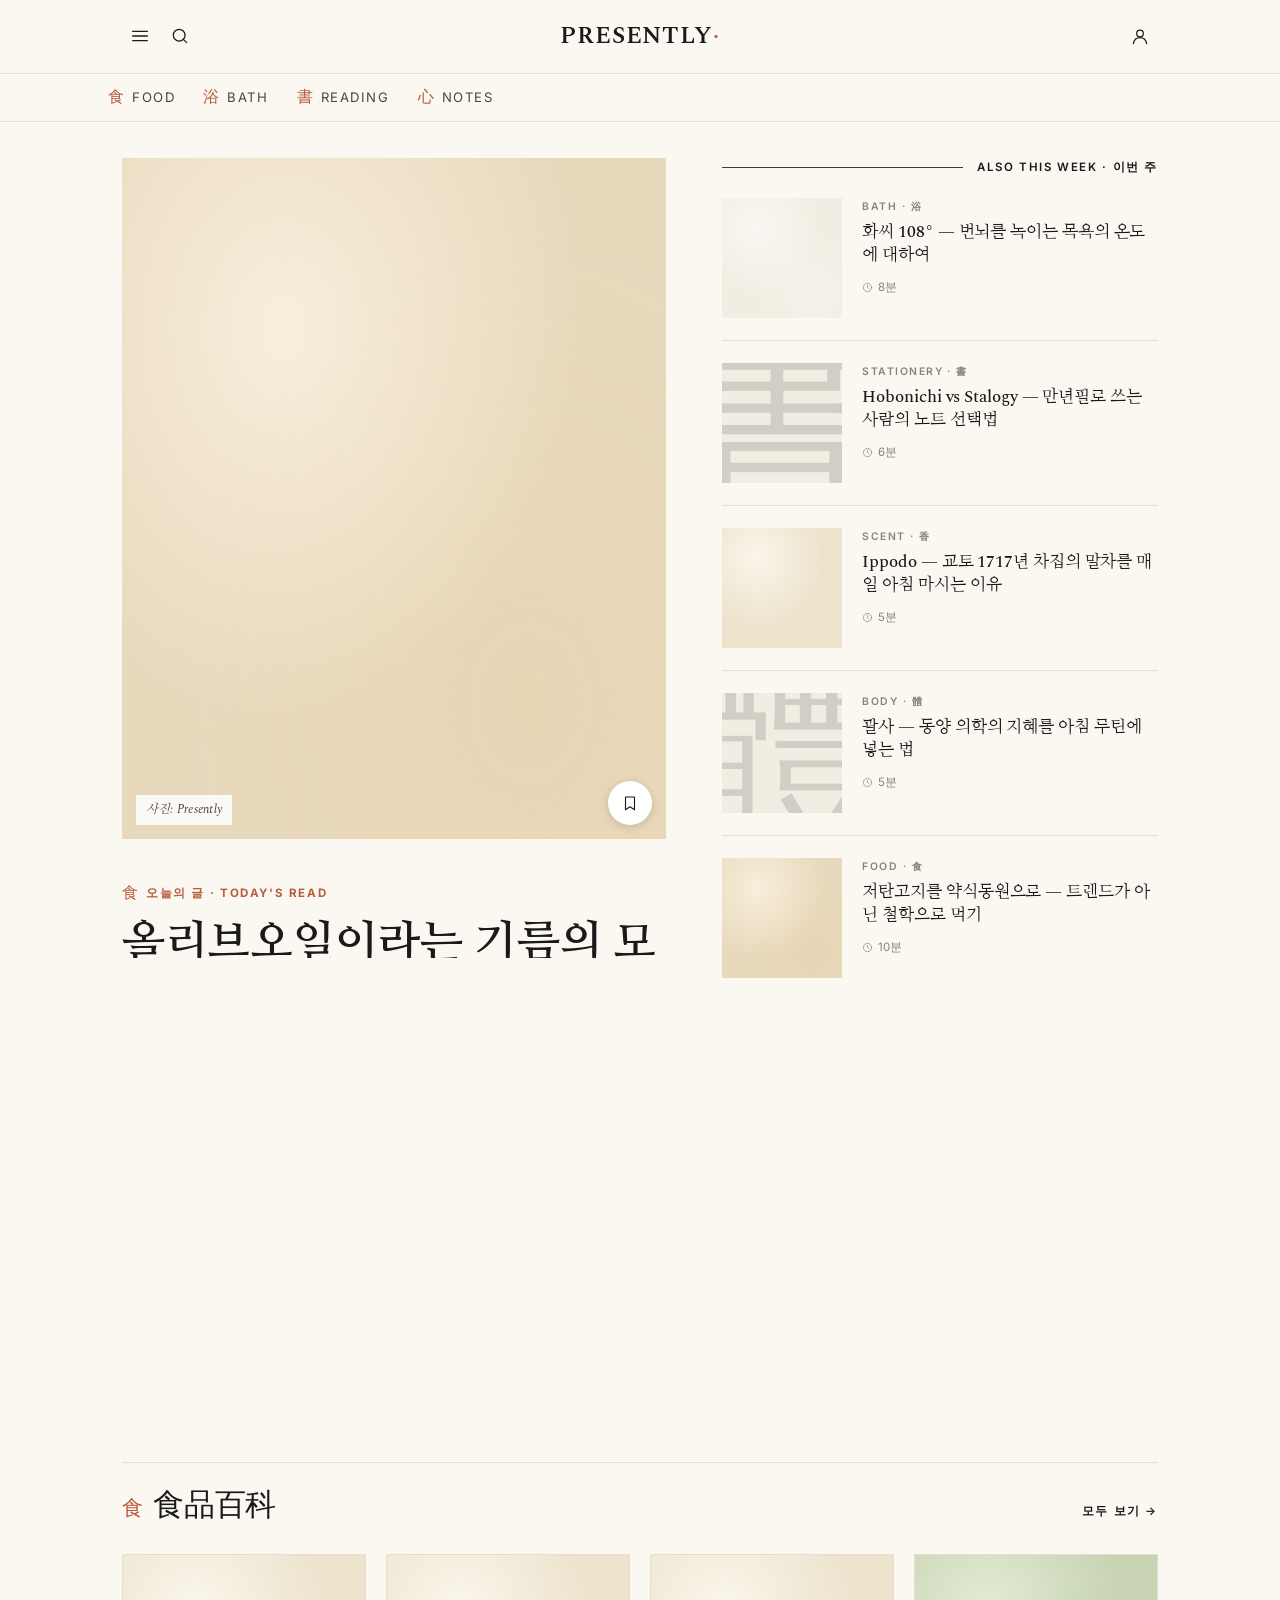
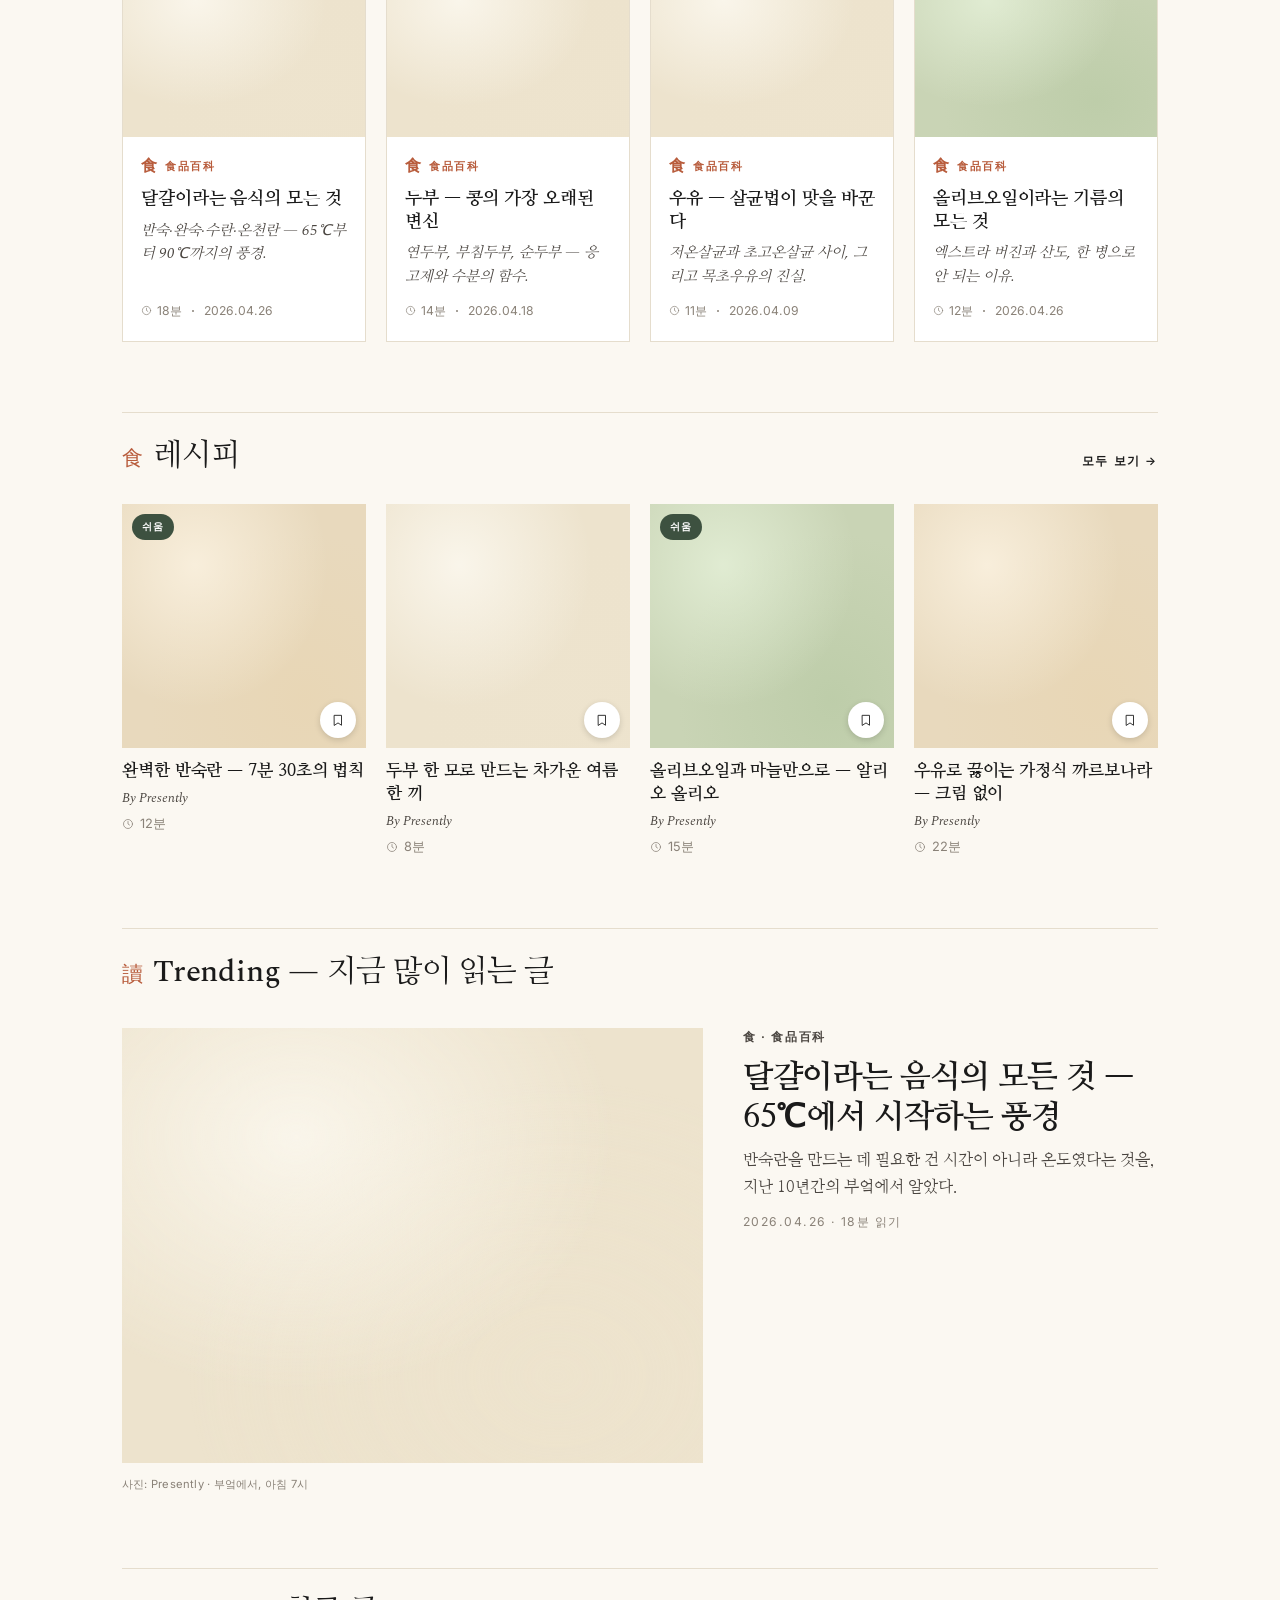
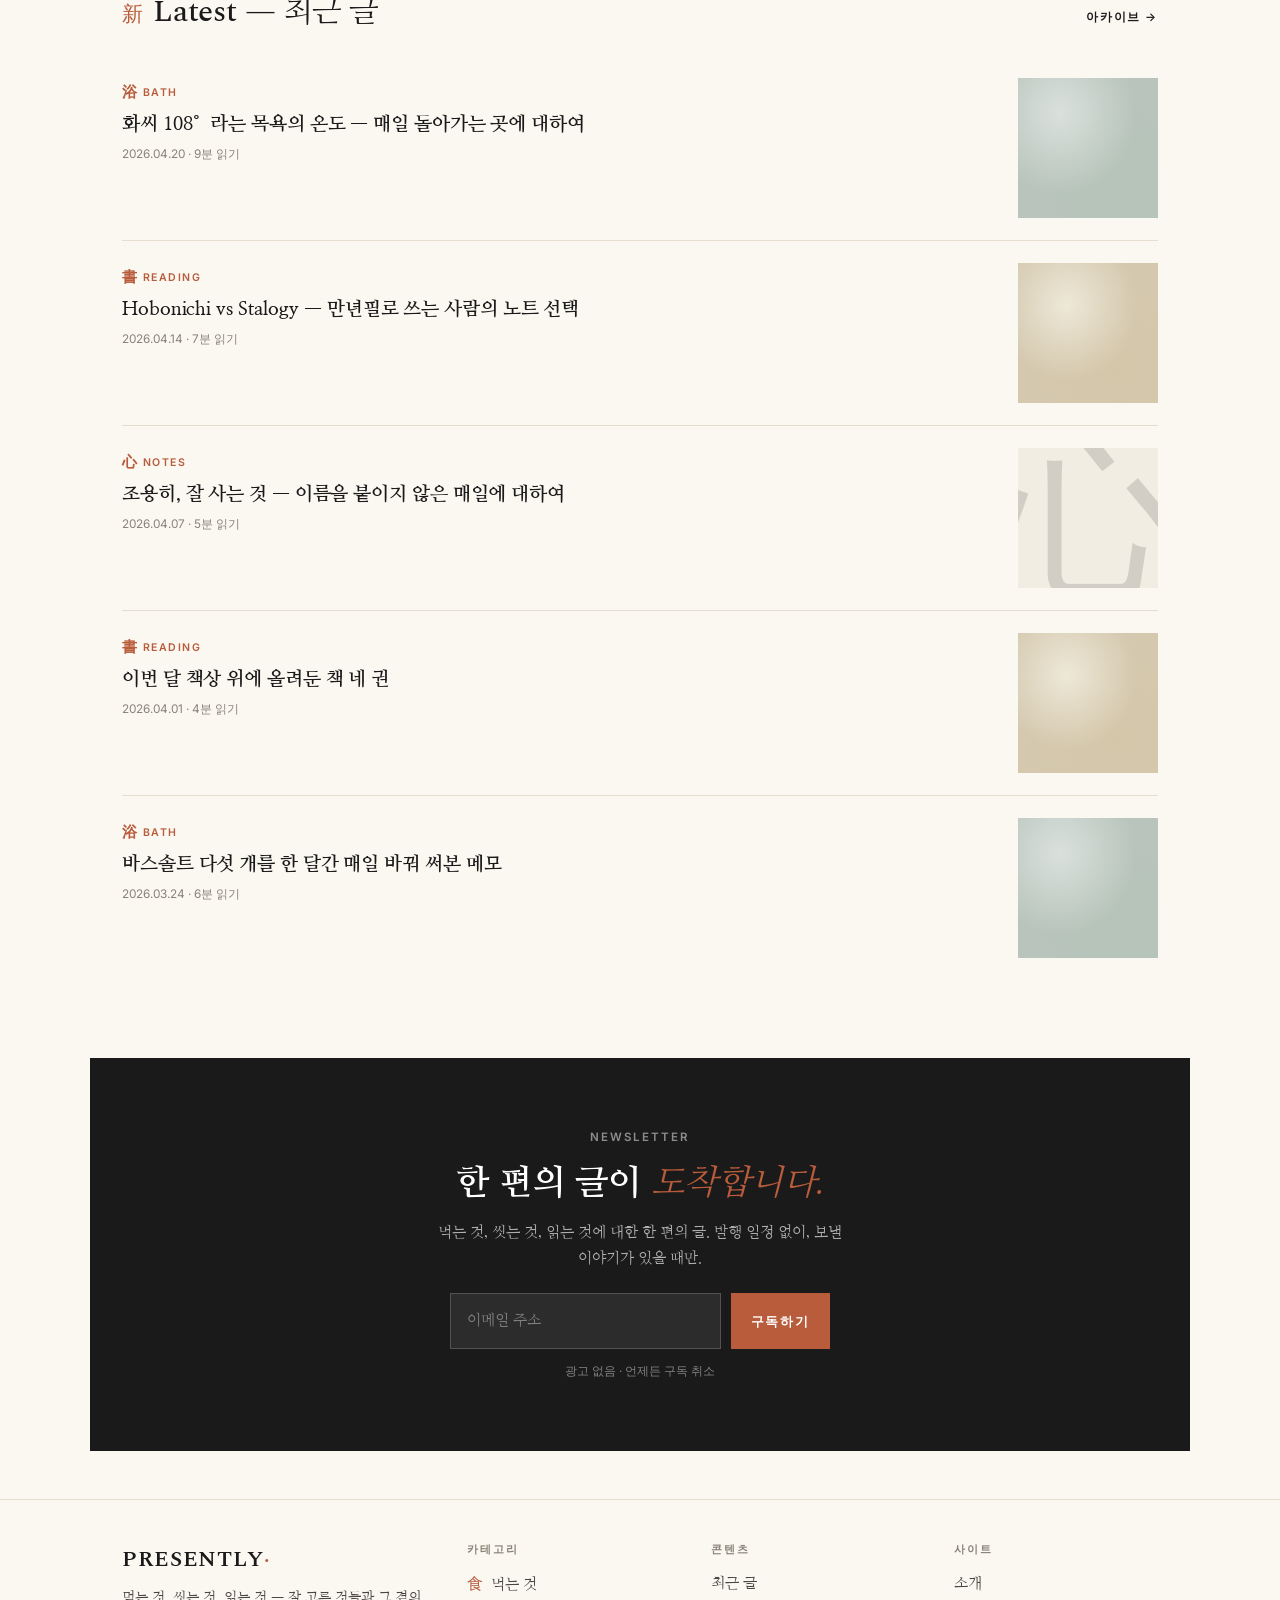
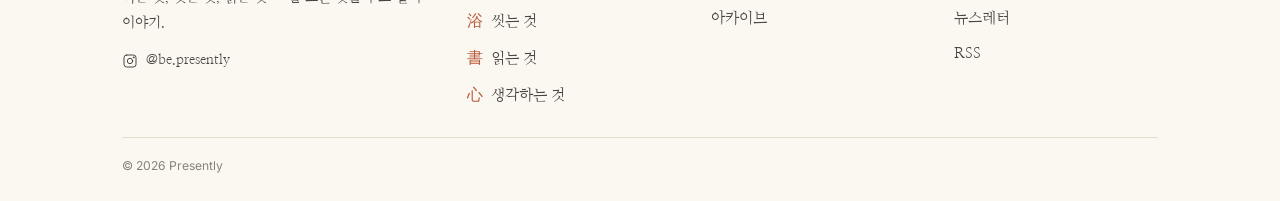
==== commit 99403dec: "clean menu (header + footer); simplify RSS for Naver - Header: drop 레시피·식품백과; 4 categories link to /" ====
--- a/index.html
+++ b/index.html
@@ -5,8 +5,40 @@
 <meta name="viewport" content="width=device-width, initial-scale=1.0">
 <title>PRESENTLY — 매일 잘 고르는 사람의 기록</title>
 <meta name="description" content="먹는 것, 씻는 것, 읽는 것, 생각하는 것. 잘 고른 것들과 그 곁의 이야기.">
+<meta name="keywords" content="PRESENTLY, 매거진, 식품백과, 레시피, 키토, 단식, 라이프스타일, 약식동원, 일본문구, 108도">
+<meta property="og:title" content="PRESENTLY — 매일 잘 고르는 사람의 기록">
+<meta property="og:description" content="먹는 것, 씻는 것, 읽는 것, 생각하는 것. 잘 고른 것들과 그 곁의 이야기.">
+<meta property="og:type" content="website">
+<meta property="og:url" content="https://presently.at/">
+<meta property="og:image" content="https://presently.at/posts/keto-books/cover.jpg">
+<meta property="og:site_name" content="PRESENTLY">
+<meta property="og:locale" content="ko_KR">
+<meta name="twitter:card" content="summary_large_image">
+<meta name="twitter:title" content="PRESENTLY — 매일 잘 고르는 사람의 기록">
+<meta name="twitter:description" content="먹는 것, 씻는 것, 읽는 것, 생각하는 것. 잘 고른 것들과 그 곁의 이야기.">
+<meta name="twitter:image" content="https://presently.at/posts/keto-books/cover.jpg">
+<link rel="canonical" href="https://presently.at/">
+<meta name="naver-site-verification" content="46b7cfdd154f13a5597af4284a66739bd7048eba" />
 <meta name="naver-site-verification" content="4d0fbc745d2db2be39454f6949353608ce3eb78e" />
 <meta name="google-site-verification" content="apRrtfJPnSSJp8i33c4mXXJdd98GuNUUkyNuv0tFkWI" />
+
+<script type="application/ld+json">
+{
+  "@context": "https://schema.org",
+  "@type": "WebSite",
+  "name": "PRESENTLY",
+  "url": "https://presently.at/",
+  "description": "먹는 것, 씻는 것, 읽는 것, 생각하는 것. 잘 고른 것들과 그 곁의 이야기.",
+  "inLanguage": "ko-KR",
+  "publisher": {
+    "@type": "Organization",
+    "name": "PRESENTLY",
+    "url": "https://presently.at/",
+    "sameAs": ["https://instagram.com/be.presently"]
+  }
+}
+</script>
+
 <link rel="preconnect" href="https://fonts.googleapis.com">
 <link rel="preconnect" href="https://fonts.gstatic.com" crossorigin>
 <link href="https://fonts.googleapis.com/css2?family=Spectral:ital,wght@0,300;0,400;0,500;0,600;1,400&family=Nanum+Myeongjo:wght@400;700;800&family=Inter:wght@400;500;600&family=Playfair+Display:ital,wght@0,400;0,500;0,600;0,700;1,400&family=Cormorant+Garamond:ital,wght@0,400;0,500;0,600;0,700;1,400&family=DM+Serif+Display:ital,wght@0,400;1,400&display=swap" rel="stylesheet">
@@ -825,12 +857,10 @@
   </div>
   <div class="head__cats">
     <div class="head__cats-inner">
-      <a href="#"><span class="han">食</span> Food</a>
-      <a href="#"><span class="han">浴</span> Bath</a>
-      <a href="#"><span class="han">書</span> Reading</a>
-      <a href="#"><span class="han">心</span> Notes</a>
-      <a href="#" style="margin-left:auto">레시피</a>
-      <a href="#">식품 백과</a>
+      <a href="/blog.html?cat=food"><span class="han">食</span> Food</a>
+      <a href="/blog.html?cat=bath"><span class="han">浴</span> Bath</a>
+      <a href="/blog.html?cat=stationery"><span class="han">書</span> Reading</a>
+      <a href="/blog.html?cat=philosophy"><span class="han">心</span> Notes</a>
     </div>
   </div>
 </header>
@@ -932,7 +962,7 @@
 
     <div class="hscroll" data-hscroll>
       <!-- ENC: 달걀 -->
-      <a class="enc-card" href="#">
+      <a class="enc-card" href="/posts/egg-guide/">
         <div class="enc-card__media">
           <div class="ph ph--photo" data-tone="cream"></div>
         </div>
@@ -1181,7 +1211,7 @@
        NEWSLETTER
        ========================================================= -->
   <div class="wrap">
-    <section class="signup">
+    <section class="signup" id="newsletter">
       <p class="signup__eyebrow">Newsletter</p>
       <h2 class="signup__title">한 편의 글이 <em>도착합니다.</em></h2>
       <p class="signup__sub">
@@ -1211,28 +1241,25 @@
       <div>
         <div class="foot__heading">카테고리</div>
         <div class="foot__links">
-          <a href="#"><span class="han">食</span> 먹는 것</a>
-          <a href="#"><span class="han">浴</span> 씻는 것</a>
-          <a href="#"><span class="han">書</span> 읽는 것</a>
-          <a href="#"><span class="han">心</span> 생각하는 것</a>
+          <a href="/blog.html?cat=food"><span class="han">食</span> 먹는 것</a>
+          <a href="/blog.html?cat=bath"><span class="han">浴</span> 씻는 것</a>
+          <a href="/blog.html?cat=stationery"><span class="han">書</span> 읽는 것</a>
+          <a href="/blog.html?cat=philosophy"><span class="han">心</span> 생각하는 것</a>
         </div>
       </div>
       <div>
         <div class="foot__heading">콘텐츠</div>
         <div class="foot__links">
-          <a href="#">식품 백과</a>
-          <a href="#">레시피</a>
-          <a href="#">최근 글</a>
-          <a href="#">아카이브</a>
+          <a href="/blog.html">최근 글</a>
+          <a href="/blog.html">아카이브</a>
         </div>
       </div>
       <div>
         <div class="foot__heading">사이트</div>
         <div class="foot__links">
-          <a href="#">소개</a>
-          <a href="#">뉴스레터</a>
-          <a href="#">문의</a>
-          <a href="#">RSS</a>
+          <a href="/about.html">소개</a>
+          <a href="#newsletter">뉴스레터</a>
+          <a href="/rss.xml">RSS</a>
         </div>
       </div>
     </div>
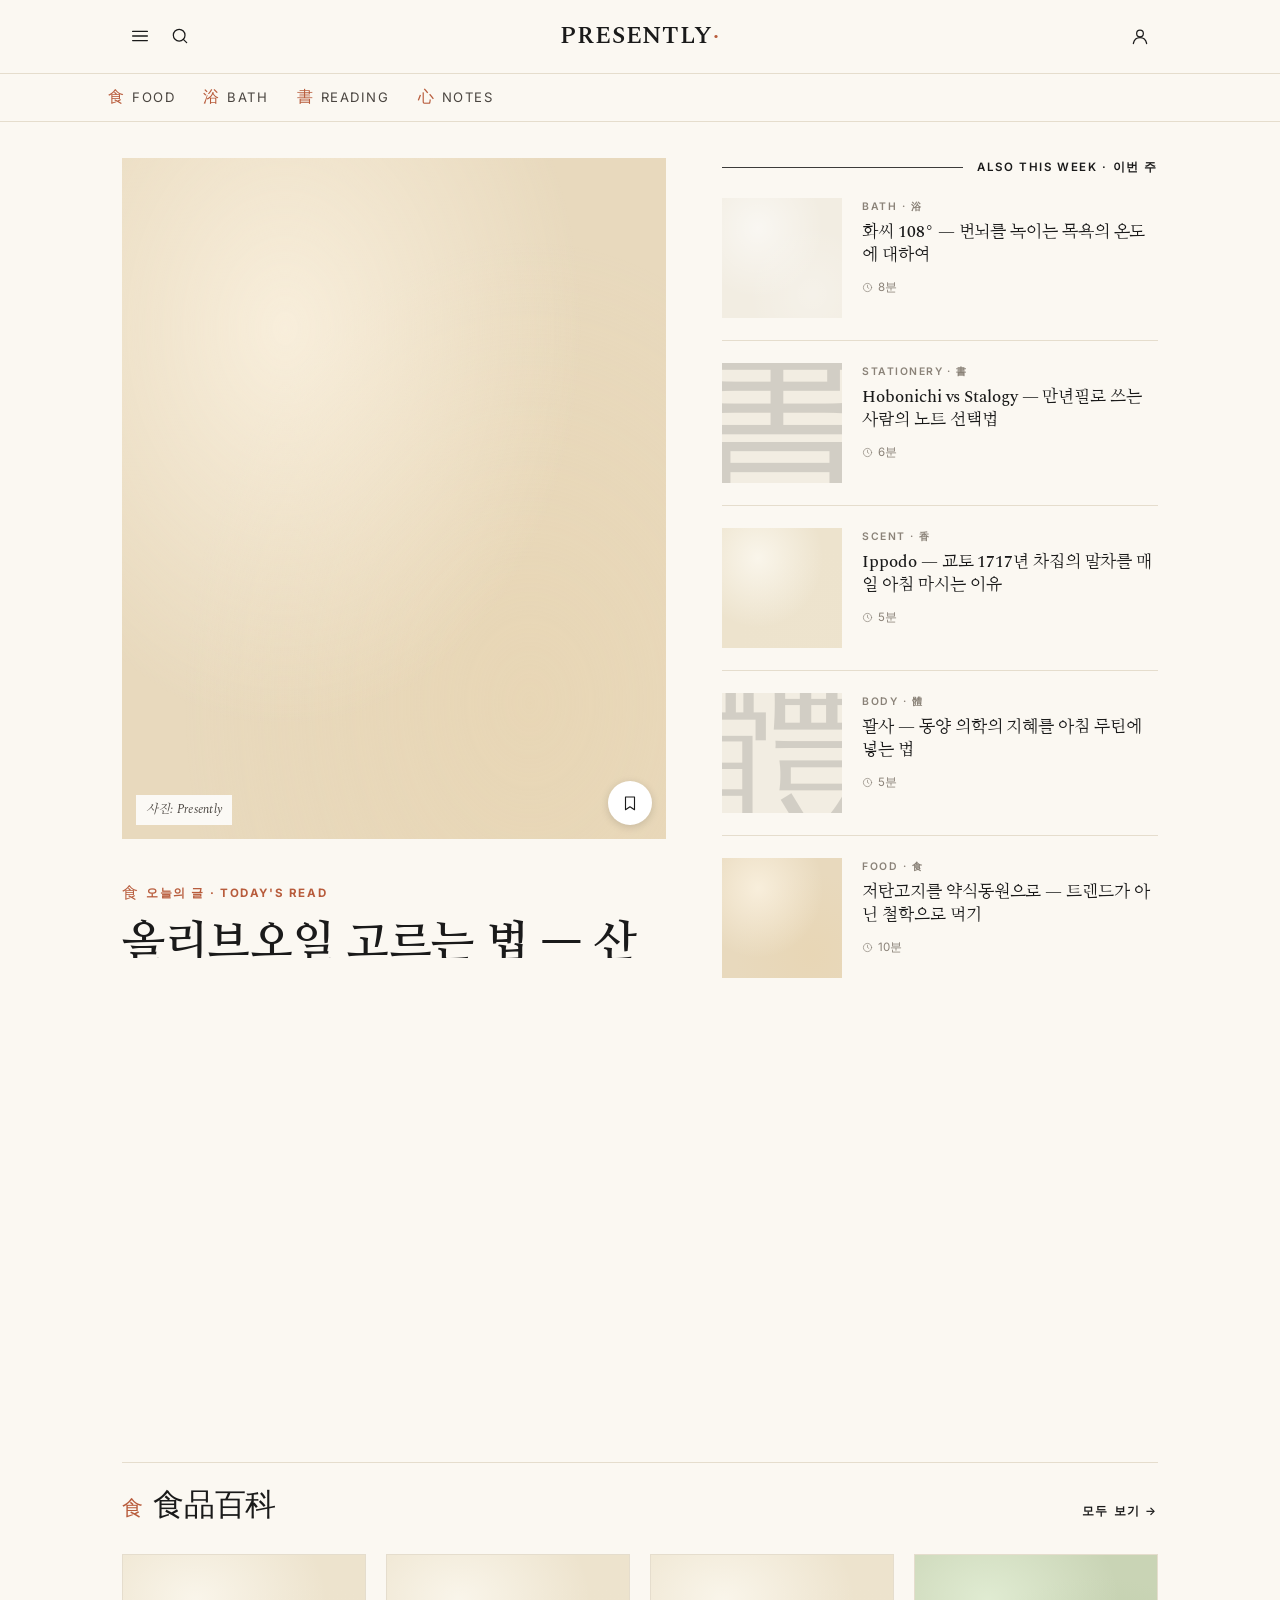
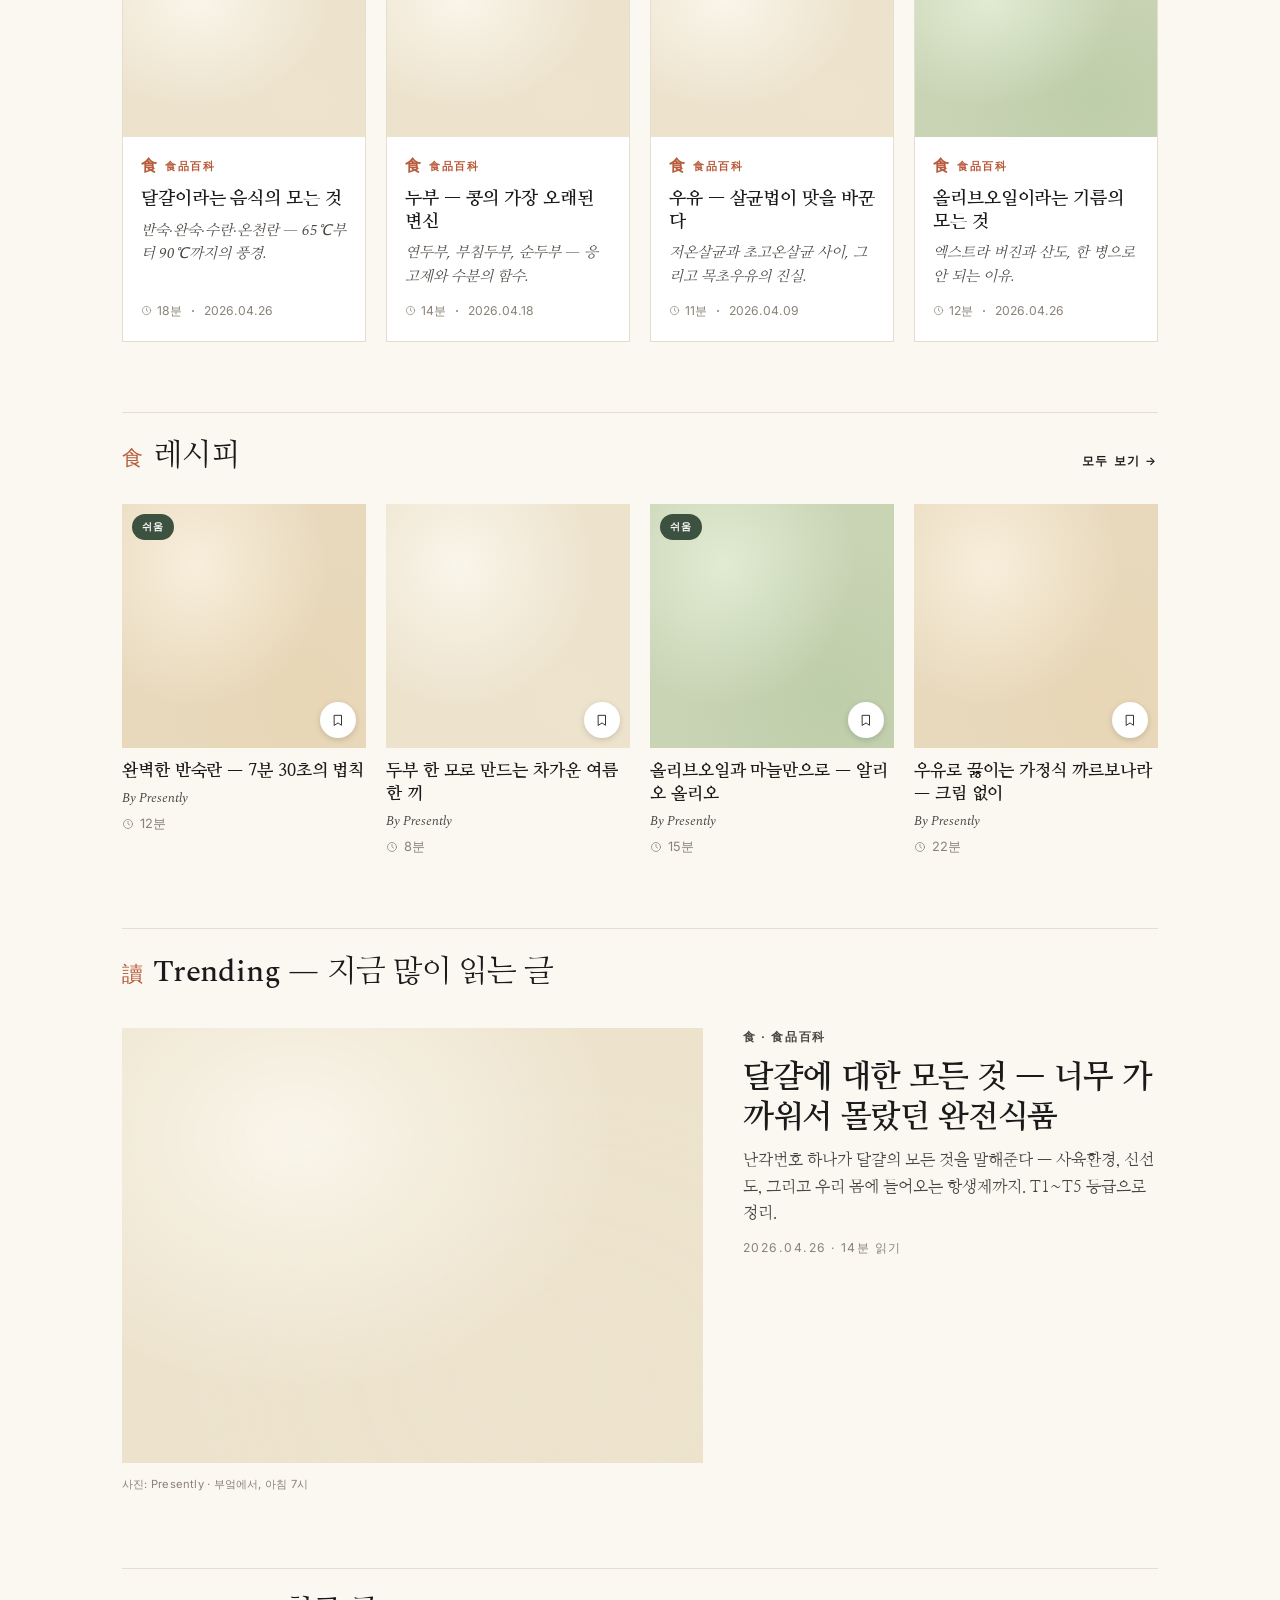
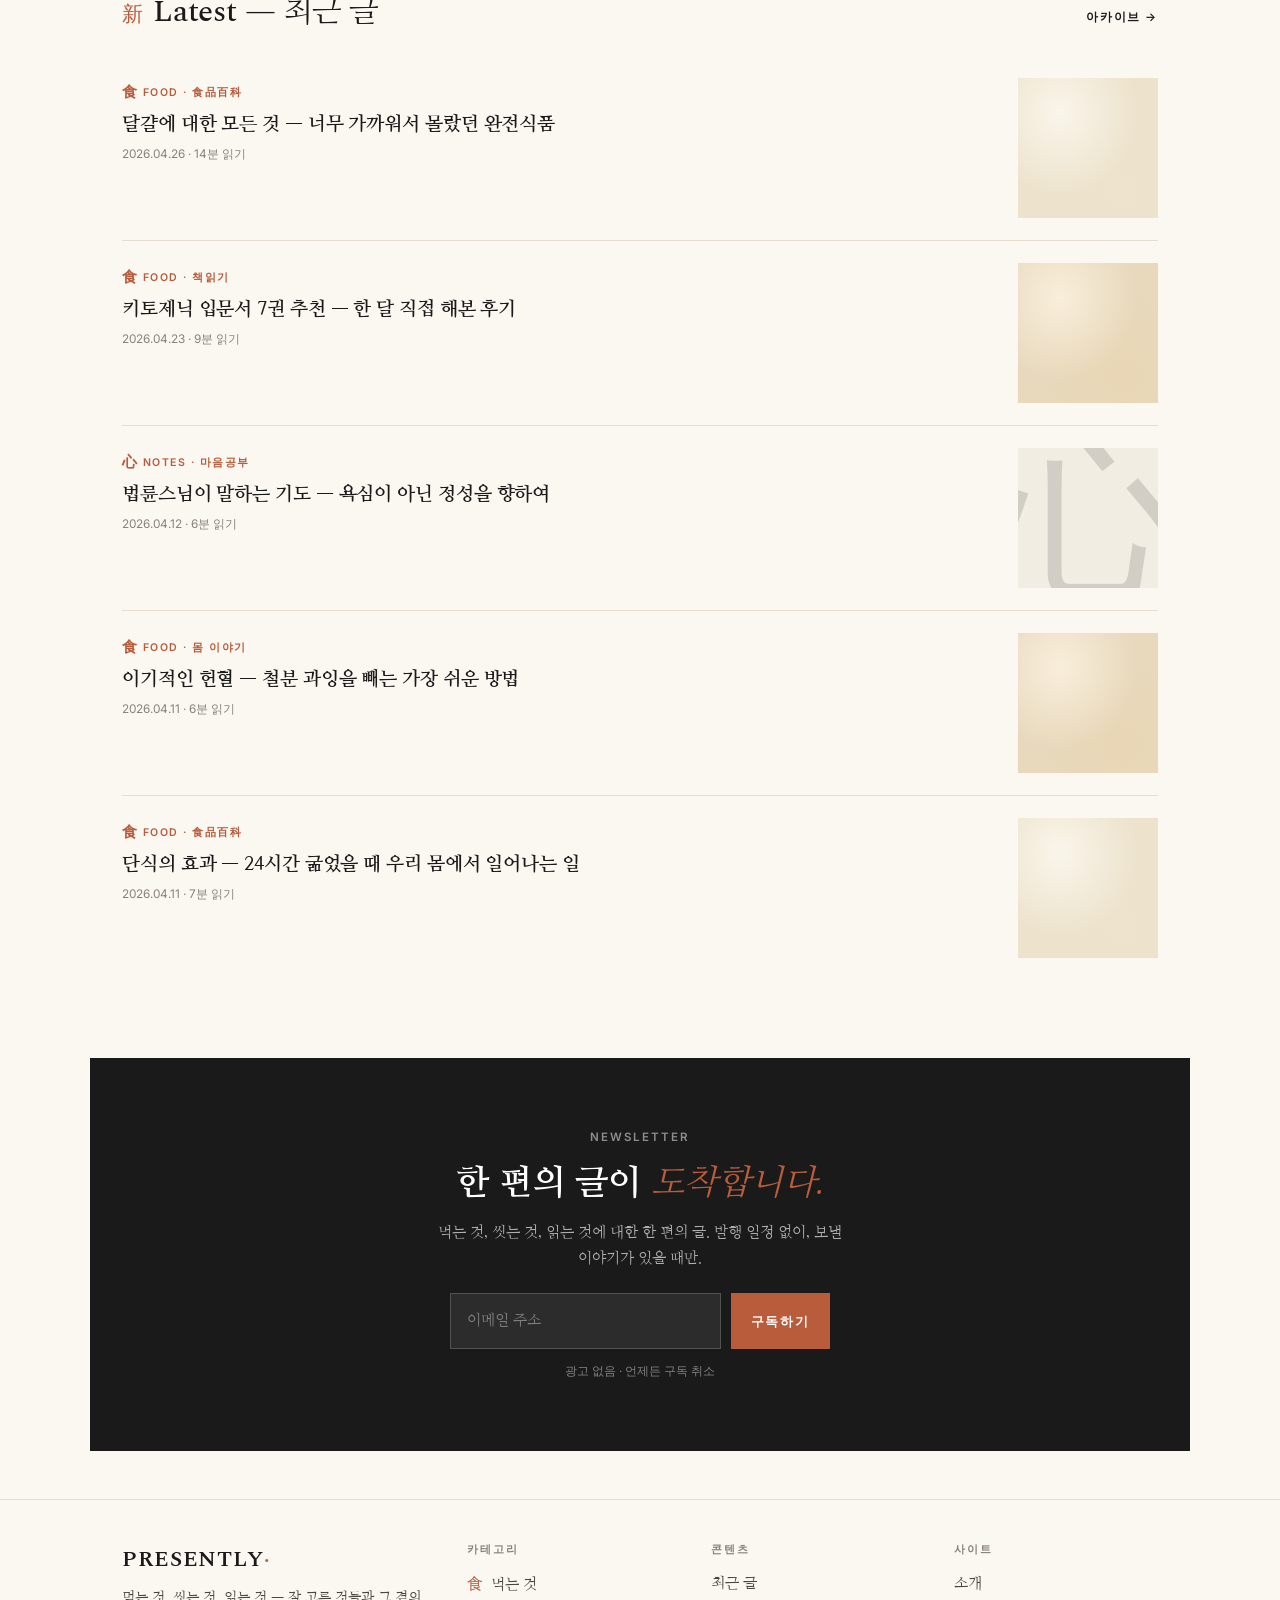
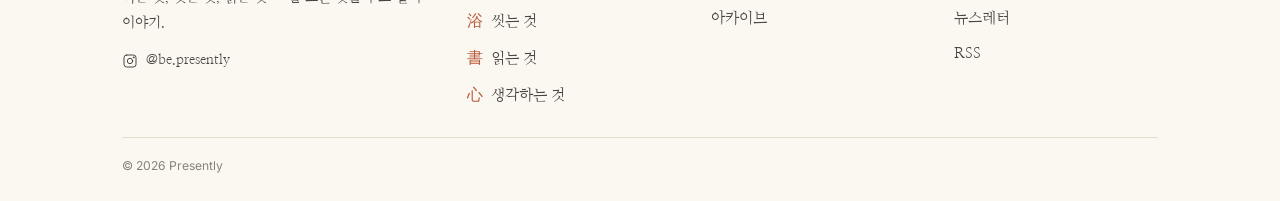
==== commit 52cde9b3: "connect homepage hero/trending/latest to actual posts - Hero (TODAY'S READ) title → /posts/olive-oil" ====
--- a/index.html
+++ b/index.html
@@ -3,6 +3,14 @@
 <head>
 <meta charset="UTF-8">
 <meta name="viewport" content="width=device-width, initial-scale=1.0">
+<!-- Google tag (gtag.js) -->
+<script async src="https://www.googletagmanager.com/gtag/js?id=G-NTKXXLTSJP"></script>
+<script>
+  window.dataLayer = window.dataLayer || [];
+  function gtag(){dataLayer.push(arguments);}
+  gtag('js', new Date());
+  gtag('config', 'G-NTKXXLTSJP');
+</script>
 <title>PRESENTLY — 매일 잘 고르는 사람의 기록</title>
 <meta name="description" content="먹는 것, 씻는 것, 읽는 것, 생각하는 것. 잘 고른 것들과 그 곁의 이야기.">
 <meta name="keywords" content="PRESENTLY, 매거진, 식품백과, 레시피, 키토, 단식, 라이프스타일, 약식동원, 일본문구, 108도">
@@ -883,15 +891,15 @@
           <span class="hero__eyebrow">
             <span class="han">食</span> 오늘의 글 · TODAY'S READ
           </span>
-          <h1 class="hero__title">올리브오일이라는 기름의 모든 것 — 압착, 산도, 그리고 진짜 좋은 것 고르는 법</h1>
-          <p class="hero__by">글 · <u>Presently</u></p>
-          <p class="hero__sum">엑스트라 버진과 그냥 버진의 차이, 산도 0.3과 0.8이 입에 들어왔을 때 어떻게 다른지, 부엌에 두고 매일 쓰는 것과 보존해두고 가끔 쓰는 것 — 한 병으로 다 안 되는 이유.</p>
+          <h1 class="hero__title"><a href="/posts/olive-oil/" style="color:inherit;text-decoration:none;">올리브오일 고르는 법 — 산도·수확연도·품종으로 정리한 완전 가이드</a></h1>
+          <p class="hero__by">글 · <u>nana</u></p>
+          <p class="hero__sum">엑스트라 버진과 정제유의 차이, 산도 0.8%의 진짜 의미, 수확연도·저온추출·모노컬티바·PDO. 똑똑한 선택을 위한 7가지 기준.</p>
           <div class="hero__meta">
-            <span style="display:inline-flex;align-items:center;gap:6px"><svg class="icon" style="width:13px;height:13px"><use href="#i-clock"/></svg> 12분 읽기</span>
+            <span style="display:inline-flex;align-items:center;gap:6px"><svg class="icon" style="width:13px;height:13px"><use href="#i-clock"/></svg> 11분 읽기</span>
             <span class="dot"></span>
-            <span>2026.04.26</span>
+            <span>2026.05.03</span>
             <span class="dot"></span>
-            <span style="color:var(--accent);font-weight:600;letter-spacing:.1em;text-transform:uppercase;font-size:.74rem">食品百科</span>
+            <a href="/posts/olive-oil/" style="color:var(--accent);font-weight:600;letter-spacing:.1em;text-transform:uppercase;font-size:.74rem;text-decoration:none">食品百科 →</a>
           </div>
         </div>
       </div>
@@ -979,7 +987,7 @@
       </a>
 
       <!-- ENC: 두부 -->
-      <a class="enc-card" href="#">
+      <a class="enc-card" href="/posts/tofu-guide/">
         <div class="enc-card__media">
           <div class="ph ph--photo" data-tone="cream"></div>
         </div>
@@ -996,7 +1004,7 @@
       </a>
 
       <!-- ENC: 우유 -->
-      <a class="enc-card" href="#">
+      <a class="enc-card" href="/posts/milk-guide/">
         <div class="enc-card__media">
           <div class="ph ph--photo" data-tone="cream"></div>
         </div>
@@ -1013,7 +1021,7 @@
       </a>
 
       <!-- ENC: 올리브오일 -->
-      <a class="enc-card" href="#">
+      <a class="enc-card" href="/posts/olive-oil/">
         <div class="enc-card__media">
           <div class="ph ph--photo" data-tone="green"></div>
         </div>
@@ -1134,9 +1142,9 @@
         </div>
         <div>
           <p class="trending__eyebrow">食 · 食品百科</p>
-          <h2 class="trending__title">달걀이라는 음식의 모든 것 — 65℃에서 시작하는 풍경</h2>
-          <p class="trending__sum">반숙란을 만드는 데 필요한 건 시간이 아니라 온도였다는 것을, 지난 10년간의 부엌에서 알았다.</p>
-          <p class="trending__date">2026.04.26 · 18분 읽기</p>
+          <h2 class="trending__title"><a href="/posts/egg-guide/" style="color:inherit;text-decoration:none;">달걀에 대한 모든 것 — 너무 가까워서 몰랐던 완전식품</a></h2>
+          <p class="trending__sum">난각번호 하나가 달걀의 모든 것을 말해준다 — 사육환경, 신선도, 그리고 우리 몸에 들어오는 항생제까지. T1~T5 등급으로 정리.</p>
+          <p class="trending__date">2026.04.26 · 14분 읽기</p>
         </div>
       </div>
     </article>
@@ -1148,61 +1156,61 @@
   <section class="sect wrap" aria-label="최근 글">
     <div class="sect-head">
       <h2 class="sect-head__t"><span class="han">新</span> Latest — 최근 글</h2>
-      <a class="sect-head__more" href="#">아카이브 →</a>
+      <a class="sect-head__more" href="/blog.html">아카이브 →</a>
     </div>
 
-    <a class="list-row" href="#">
+    <a class="list-row" href="/posts/egg-guide/">
       <div>
-        <span class="list-row__eyebrow"><span class="han">浴</span> Bath</span>
-        <h3 class="list-row__title">화씨 108°라는 목욕의 온도 — 매일 돌아가는 곳에 대하여</h3>
-        <p class="list-row__date">2026.04.20 · 9분 읽기</p>
+        <span class="list-row__eyebrow"><span class="han">食</span> Food · 食品百科</span>
+        <h3 class="list-row__title">달걀에 대한 모든 것 — 너무 가까워서 몰랐던 완전식품</h3>
+        <p class="list-row__date">2026.04.26 · 14분 읽기</p>
       </div>
       <div class="list-row__thumb">
-        <div class="ph ph--photo" data-tone="bath"></div>
+        <div class="ph ph--photo" data-tone="cream"></div>
       </div>
     </a>
 
-    <a class="list-row" href="#">
+    <a class="list-row" href="/posts/keto-books/">
       <div>
-        <span class="list-row__eyebrow"><span class="han">書</span> Reading</span>
-        <h3 class="list-row__title">Hobonichi vs Stalogy — 만년필로 쓰는 사람의 노트 선택</h3>
-        <p class="list-row__date">2026.04.14 · 7분 읽기</p>
+        <span class="list-row__eyebrow"><span class="han">食</span> Food · 책읽기</span>
+        <h3 class="list-row__title">키토제닉 입문서 7권 추천 — 한 달 직접 해본 후기</h3>
+        <p class="list-row__date">2026.04.23 · 9분 읽기</p>
       </div>
       <div class="list-row__thumb">
-        <div class="ph ph--photo" data-tone="paper"></div>
+        <div class="ph ph--photo" data-tone="warm"></div>
       </div>
     </a>
 
-    <a class="list-row" href="#">
+    <a class="list-row" href="/posts/prayer-vow/">
       <div>
-        <span class="list-row__eyebrow"><span class="han">心</span> Notes</span>
-        <h3 class="list-row__title">조용히, 잘 사는 것 — 이름을 붙이지 않은 매일에 대하여</h3>
-        <p class="list-row__date">2026.04.07 · 5분 읽기</p>
+        <span class="list-row__eyebrow"><span class="han">心</span> Notes · 마음공부</span>
+        <h3 class="list-row__title">법륜스님이 말하는 기도 — 욕심이 아닌 정성을 향하여</h3>
+        <p class="list-row__date">2026.04.12 · 6분 읽기</p>
       </div>
       <div class="list-row__thumb">
         <div class="ph ph--han"><span class="han">心</span></div>
       </div>
     </a>
 
-    <a class="list-row" href="#">
+    <a class="list-row" href="/posts/blood-donation/">
       <div>
-        <span class="list-row__eyebrow"><span class="han">書</span> Reading</span>
-        <h3 class="list-row__title">이번 달 책상 위에 올려둔 책 네 권</h3>
-        <p class="list-row__date">2026.04.01 · 4분 읽기</p>
+        <span class="list-row__eyebrow"><span class="han">食</span> Food · 몸 이야기</span>
+        <h3 class="list-row__title">이기적인 헌혈 — 철분 과잉을 빼는 가장 쉬운 방법</h3>
+        <p class="list-row__date">2026.04.11 · 6분 읽기</p>
       </div>
       <div class="list-row__thumb">
-        <div class="ph ph--photo" data-tone="paper"></div>
+        <div class="ph ph--photo" data-tone="warm"></div>
       </div>
     </a>
 
-    <a class="list-row" href="#">
+    <a class="list-row" href="/posts/fasting-benefits/">
       <div>
-        <span class="list-row__eyebrow"><span class="han">浴</span> Bath</span>
-        <h3 class="list-row__title">바스솔트 다섯 개를 한 달간 매일 바꿔 써본 메모</h3>
-        <p class="list-row__date">2026.03.24 · 6분 읽기</p>
+        <span class="list-row__eyebrow"><span class="han">食</span> Food · 食品百科</span>
+        <h3 class="list-row__title">단식의 효과 — 24시간 굶었을 때 우리 몸에서 일어나는 일</h3>
+        <p class="list-row__date">2026.04.11 · 7분 읽기</p>
       </div>
       <div class="list-row__thumb">
-        <div class="ph ph--photo" data-tone="bath"></div>
+        <div class="ph ph--photo" data-tone="cream"></div>
       </div>
     </a>
   </section>
